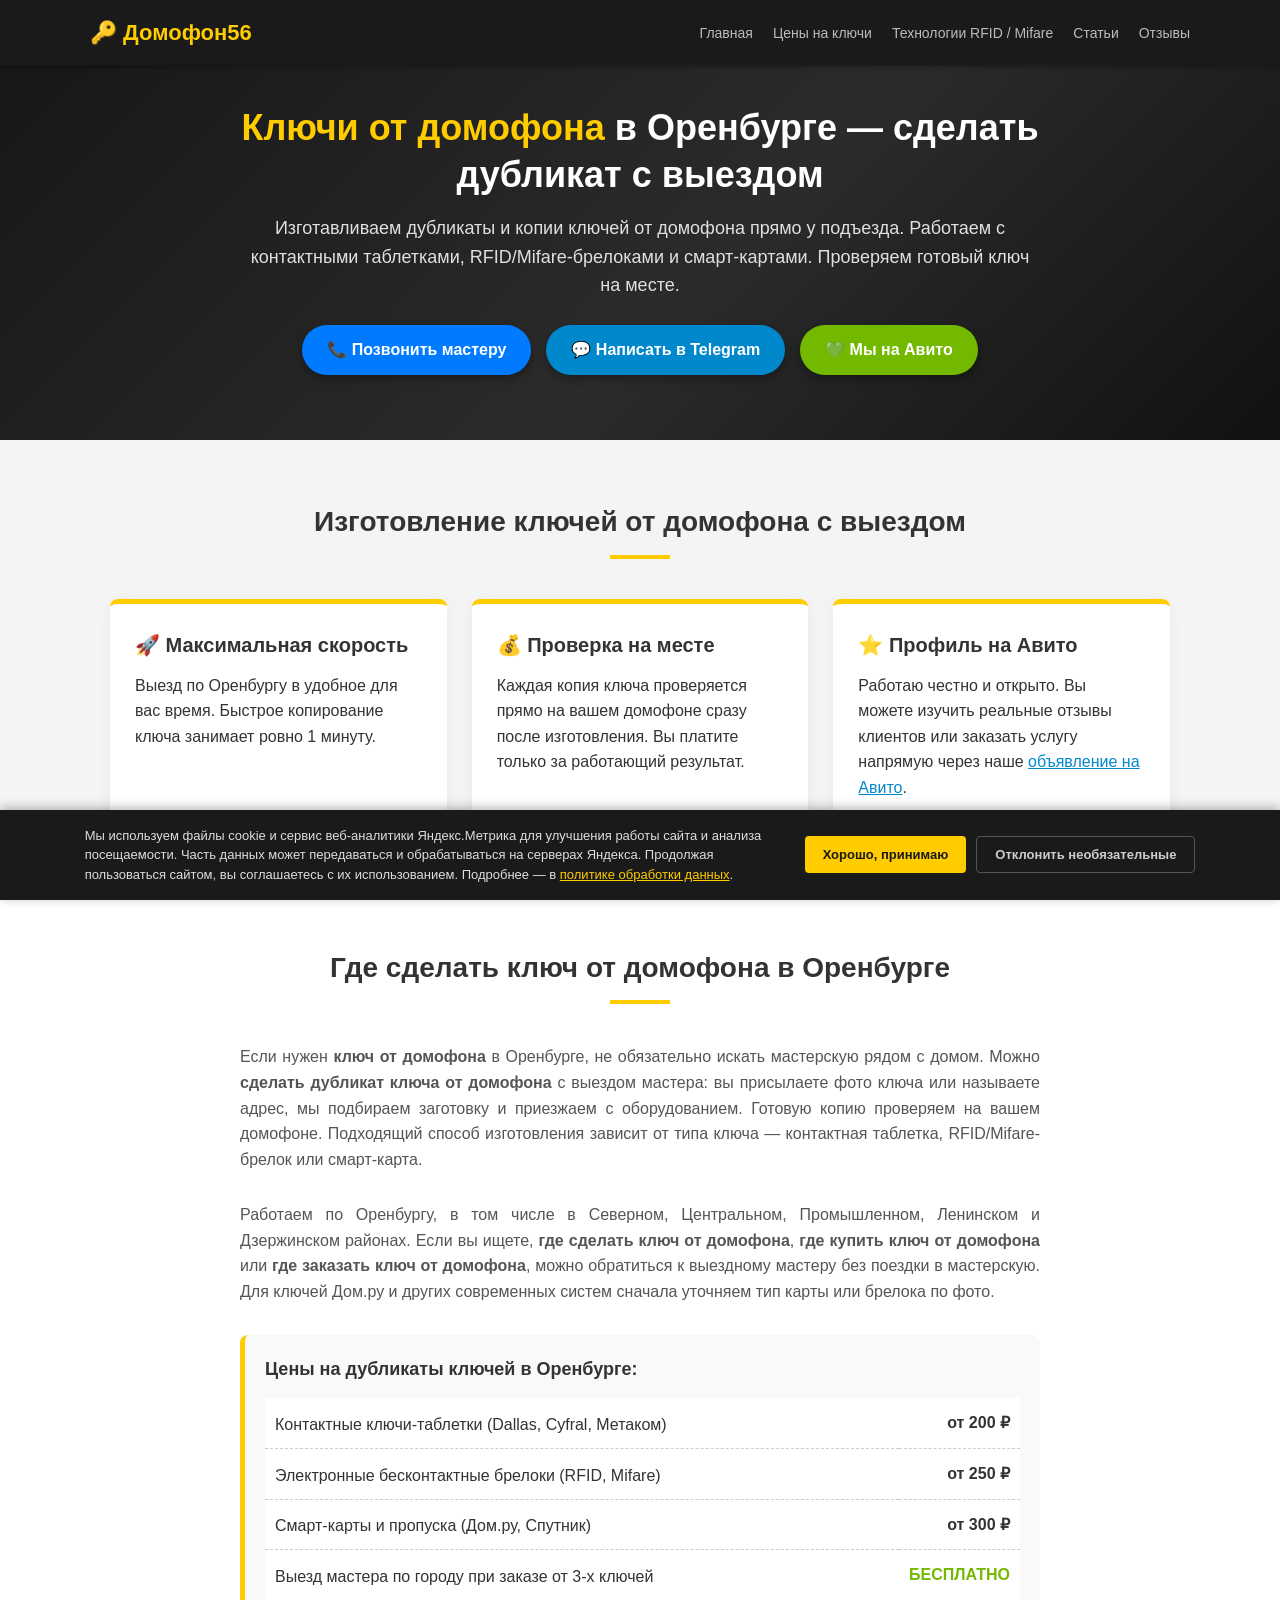
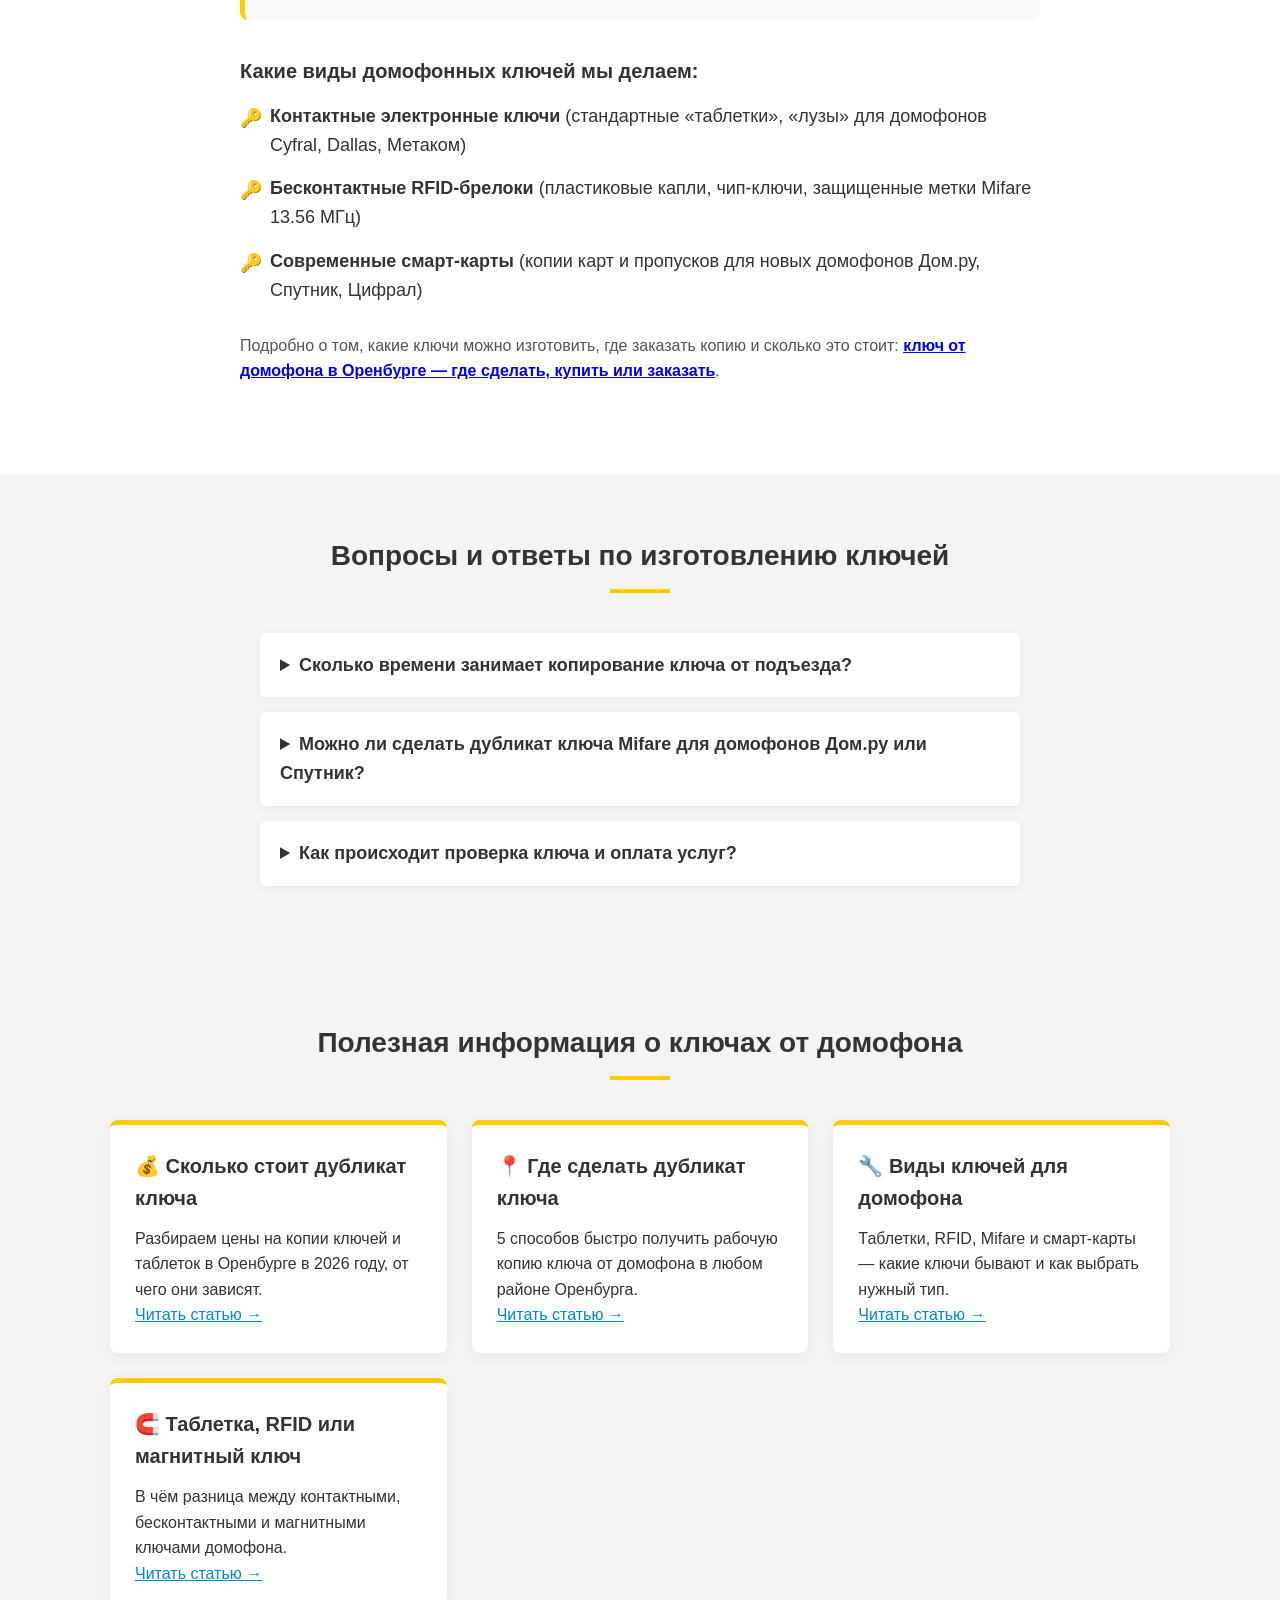
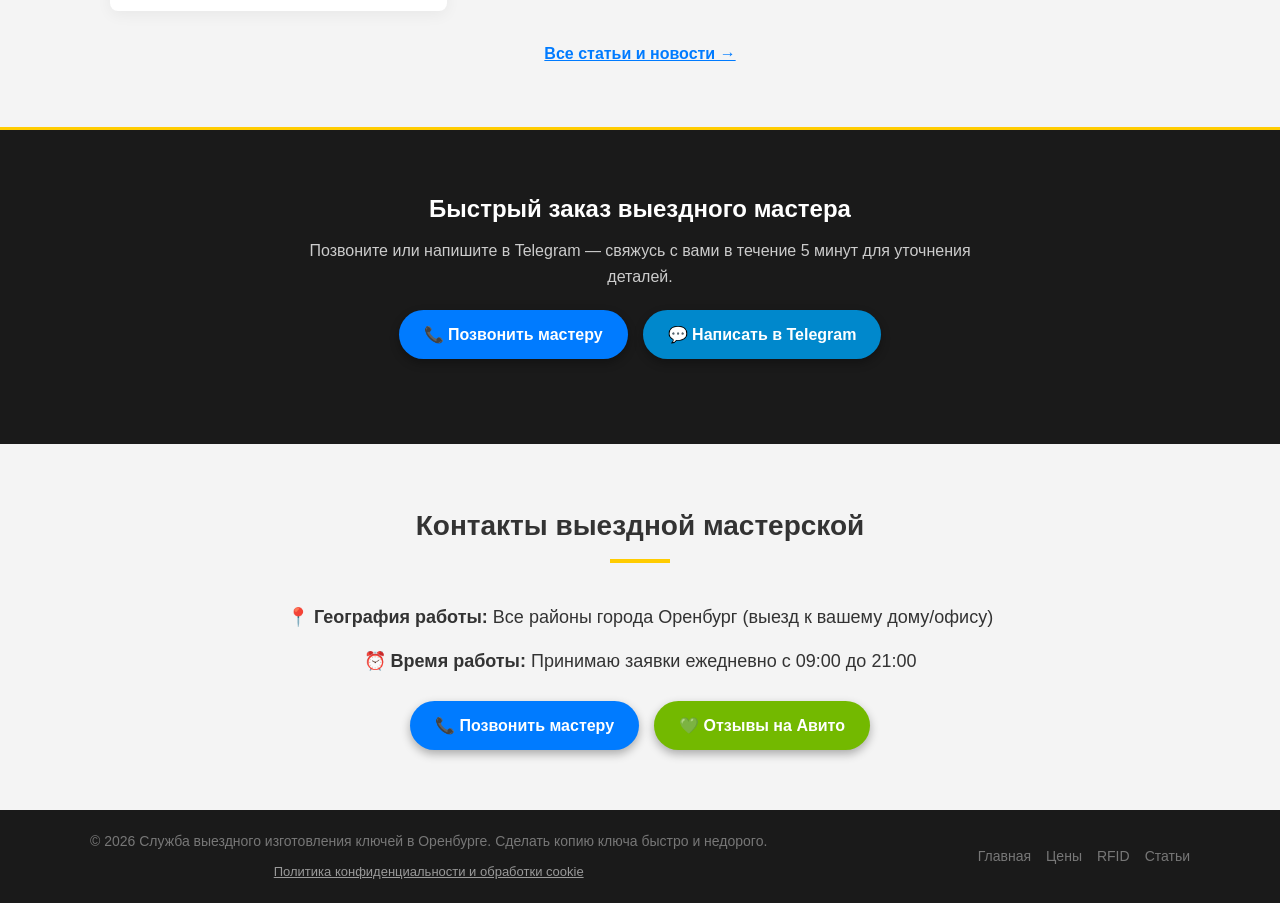
==== index.html @ 71ce572b "Add files via upload" ====
<!DOCTYPE html>
<html lang="ru">
<head> 
    <meta charset="UTF-8">
    <meta name="viewport" content="width=device-width, initial-scale=1.0">
    
    <title>Ключи от домофона в Оренбурге — сделать дубликат с выездом</title>
    <meta name="description" content="Ключи от домофона в Оренбурге: сделать дубликат, купить или заказать с выездом мастера. Таблетки, RFID, Mifare и карты Дом.ру. Проверка на месте, цены от 200 ₽.">
    <meta name="robots" content="index, follow, max-image-preview:large">
    <link rel="canonical" href="https://domofon56.ru/">

    <meta property="og:type" content="website">
    <meta property="og:locale" content="ru_RU">
    <meta property="og:site_name" content="Домофон56">
    <meta property="og:title" content="Ключи от домофона в Оренбурге — изготовление с выездом">
    <meta property="og:description" content="Изготовление и дубликаты ключей от домофона в Оренбурге с выездом мастера. Таблетки, RFID, Mifare и карты. Проверка на месте.">
    <meta property="og:url" content="https://domofon56.ru/">
    <meta property="og:image" content="https://domofon56.ru/favicon.png">
    <meta name="twitter:card" content="summary">
    <meta name="twitter:title" content="Ключи от домофона в Оренбурге — изготовление с выездом">
    <meta name="twitter:description" content="Изготовление дубликатов ключей для домофона в Оренбурге за 1 минуту. Срочный выезд мастера, проверка на месте.">

    <meta name="theme-color" content="#1a1a1a">
    <link rel="icon" type="image/png" sizes="512x512" href="./favicon.png">
    <link rel="apple-touch-icon" href="./favicon.png">

    <script type="text/javascript">
        // Яндекс.Метрика запускается только после согласия пользователя на cookie
        // (см. плашку внизу сайта и раздел "Файлы cookie" в политике конфиденциальности).
        function loadYandexMetrika() {
            (function(m,e,t,r,i,k,a){
                m[i]=m[i]||function(){(m[i].a=m[i].a||[]).push(arguments)};
                m[i].l=1*new Date();
                for (var j = 0; j < document.scripts.length; j++) {if (document.scripts[j].src === r) { return; }}
                k=e.createElement(t),a=e.getElementsByTagName(t)[0],k.async=1,k.src=r,a.parentNode.insertBefore(k,a)
            })(window, document,'script','https://mc.yandex.ru/metrika/tag.js?id=110221369', 'ym');
            ym(110221369, 'init', {ssr:true, webvisor:true, clickmap:true, ecommerce:"dataLayer", referrer: document.referrer, url: location.href, accurateTrackBounce:true, trackLinks:true});
        }

        if (localStorage.getItem('cookieConsent') === 'accepted') {
            loadYandexMetrika();
        }
    </script>
    <noscript>
        <div><img src="https://mc.yandex.ru/watch/110221369" style="position:absolute; left:-9999px;" alt="" /></div>
    </noscript>

    <script type="application/ld+json">
    {
      "@context": "https://schema.org",
      "@type": "LocalBusiness",
      "name": "Домофон56",
      "alternateName": "Домофон56",
      "description": "Изготовление, копирование и дубликаты ключей от домофона с выездом по Оренбургу.",
      "url": "https://domofon56.ru/",
      "image": "https://domofon56.ru/favicon.png",
      "telephone": "+7 (950) 189-64-91", 
      "priceRange": "от 200 ₽",
      "address": {
        "@type": "PostalAddress",
        "addressLocality": "Оренбург",
        "addressRegion": "Оренбургская область",
        "addressCountry": "RU"
      },
      "geo": {
        "@type": "GeoCircle",
        "geoMidpoint": {
          "@type": "GeoCoordinates",
          "latitude": "51.7681",
          "longitude": "55.0970"
        },
        "geoRadius": "20000",
        "description": "Обслуживание по всему городу Оренбург"
      },
      "areaServed": {
        "@type": "City",
        "name": "Оренбург"
      },
      "sameAs": [
        "https://t.me/msqrad",
        "https://www.avito.ru/orenburg/predlozheniya_uslug/vyezdnoy_dublikat_klyucha_domofona_8197653870"
      ],
      "hasOfferCatalog": {
        "@type": "OfferCatalog",
        "name": "Ключи от домофона",
        "itemListElement": [
          {"@type": "Offer", "name": "Дубликат контактного ключа-таблетки", "priceCurrency": "RUB", "price": "200"},
          {"@type": "Offer", "name": "Дубликат RFID/Mifare-брелока", "priceCurrency": "RUB", "price": "250"},
          {"@type": "Offer", "name": "Копия смарт-карты", "priceCurrency": "RUB", "price": "300"}
        ]
      },
      "openingHoursSpecification": {
        "@type": "OpeningHoursSpecification",
        "dayOfWeek": [
          "Monday", "Tuesday", "Wednesday", "Thursday", "Friday", "Saturday", "Sunday"
        ],
        "opens": "09:00",
        "closes": "21:00"
      }
    }
    </script>

    <script type="application/ld+json">
    {
      "@context": "https://schema.org",
      "@type": "FAQPage",
      "mainEntity": [
        {
          "@type": "Question",
          "name": "Сколько времени занимает копирование ключа от подъезда?",
          "acceptedAnswer": {
            "@type": "Answer",
            "text": "Программирование нового чипа или таблетки на профессиональном дубликаторе занимает около 1 минуты. Мастер приезжает со всем необходимым оборудованием и заготовками, поэтому вся процедура от звонка до проверки готового дубликата проходит быстро прямо у подъезда."
          }
        },
        {
          "@type": "Question",
          "name": "Можно ли сделать дубликат ключа Mifare для домофонов Дом.ру или Спутник?",
          "acceptedAnswer": {
            "@type": "Answer",
            "text": "Да, изготавливаются точные копии защищённых смарт-ключей и RFID-брелоков на частоте 13.56 МГц, включая системы Mifare, Спутник и Дом.ру."
          }
        },
        {
          "@type": "Question",
          "name": "Как происходит проверка ключа и оплата услуг?",
          "acceptedAnswer": {
            "@type": "Answer",
            "text": "Работоспособность изготовленного дубликата проверяется на месте, на вашем домофоне. Оплата производится только после успешного тестирования ключа."
          }
        }
      ]
    }
    </script>

    <link rel="stylesheet" href="/assets/style.css">
</head>
<body id="top"> 
    <header>
        <div class="header-container">
            <div class="logo" onclick="window.scrollTo({top: 0, behavior: 'smooth'});">🔑 Домофон56</div>
            
            <!-- Кнопка гамбургера для смартфонов -->
            <div class="hamburger" id="hamburger">
                <span></span>
                <span></span>
                <span></span>
            </div>

            <!-- Список меню (работает как на ПК, так и на мобильных) -->
            <ul class="nav-menu" id="nav-menu">
                <li><a href="#top">Главная</a></li>
                <li><a href="#prices">Цены на ключи</a></li>
                <li><a href="#technologies">Технологии RFID / Mifare</a></li>
                <li><a href="/blog/">Статьи</a></li>
                <li><a href="https://www.avito.ru/orenburg/predlozheniya_uslug/vyezdnoy_dublikat_klyucha_domofona_8197653870" target="_blank">Отзывы</a></li>
            </ul>
        </div>
    </header>

    <section class="hero">
        <div class="hero-container">
            <h1><span>Ключи от домофона</span> в Оренбурге — сделать дубликат с выездом</h1>
            <p>Изготавливаем дубликаты и копии ключей от домофона прямо у подъезда. Работаем с контактными таблетками, RFID/Mifare-брелоками и смарт-картами. Проверяем готовый ключ на месте.</p>
            
            <div class="fast-contact-buttons">
                <a href="tel:+79501896491" class="btn-fast call">📞 Позвонить мастеру</a>
                <a href="https://t.me/msqrad" target="_blank" class="btn-fast tg">💬 Написать в Telegram</a>
                <a href="https://www.avito.ru/orenburg/predlozheniya_uslug/vyezdnoy_dublikat_klyucha_domofona_8197653870" target="_blank" class="btn-fast avito">💚 Мы на Авито</a>
            </div>

        </div>
    </section>

    <section class="advantages">
        <h2 class="section-title">Изготовление ключей от домофона с выездом</h2>
        <div class="grid">
            <div class="card">
                <h3>🚀 Максимальная скорость</h3>
                <p>Выезд по Оренбургу в удобное для вас время. Быстрое копирование ключа занимает ровно 1 минуту.</p>
            </div>
            <div class="card">
                <h3>💰 Проверка на месте</h3>
                <p>Каждая копия ключа проверяется прямо на вашем домофоне сразу после изготовления. Вы платите только за работающий результат.</p>
            </div>
            <div class="card">
                <h3>⭐ Профиль на Авито</h3>
                <p>Работаю честно и открыто. Вы можете изучить реальные отзывы клиентов или заказать услугу напрямую через наше <a href="https://www.avito.ru/orenburg/predlozheniya_uslug/vyezdnoy_dublikat_klyucha_domofona_8197653870" target="_blank">объявление на Авито</a>.</p>
            </div>
        </div>
    </section>

    <section class="key-types" id="prices">
        <div class="key-types-container">
            <h2 class="section-title">Где сделать ключ от домофона в Оренбурге</h2>
            
            <p class="seo-text">
                Если нужен <strong>ключ от домофона</strong> в Оренбурге, не обязательно искать мастерскую рядом с домом.
                Можно <strong>сделать дубликат ключа от домофона</strong> с выездом мастера: вы присылаете фото ключа или
                называете адрес, мы подбираем заготовку и приезжаем с оборудованием. Готовую копию проверяем на вашем домофоне.
                Подходящий способ изготовления зависит от типа ключа — контактная таблетка, RFID/Mifare-брелок или смарт-карта.
            </p>

            <p class="seo-text">
                Работаем по Оренбургу, в том числе в Северном, Центральном, Промышленном, Ленинском и Дзержинском районах.
                Если вы ищете, <strong>где сделать ключ от домофона</strong>, <strong>где купить ключ от домофона</strong> или
                <strong>где заказать ключ от домофона</strong>, можно обратиться к выездному мастеру без поездки в мастерскую.
                Для ключей Дом.ру и других современных систем сначала уточняем тип карты или брелока по фото.
            </p>

            <div class="price-block" style="margin-bottom: 35px; background: #f9f9f9; padding: 20px; border-radius: 8px; border-left: 5px solid var(--primary-color);">
                <h3 style="margin-bottom: 15px; font-size: 18px;">Цены на дубликаты ключей в Оренбурге:</h3>
                <table class="price-table">
                    <tr>
                        <td>Контактные ключи-таблетки (Dallas, Cyfral, Метаком)</td>
                        <td>от 200 ₽</td>
                    </tr>
                    <tr>
                        <td>Электронные бесконтактные брелоки (RFID, Mifare)</td>
                        <td>от 250 ₽</td>
                    </tr>
                    <tr>
                        <td>Смарт-карты и пропуска (Дом.ру, Спутник)</td>
                        <td>от 300 ₽</td>
                    </tr>
                    <tr>
                        <td>Выезд мастера по городу при заказе от 3-х ключей</td>
                        <td class="price-free">БЕСПЛАТНО</td>
                    </tr>
                </table>
            </div>

            <h3 id="technologies" style="margin-bottom: 15px; font-size: 20px; scroll-margin-top: 90px;">Какие виды домофонных ключей мы делаем:</h3>
            <ul class="key-list">
                <li><strong>Контактные электронные ключи</strong> (стандартные «таблетки», «лузы» для домофонов Cyfral, Dallas, Метаком)</li>
                <li><strong>Бесконтактные RFID-брелоки</strong> (пластиковые капли, чип-ключи, защищенные метки Mifare 13.56 МГц)</li>
                <li><strong>Современные смарт-карты</strong> (копии карт и пропусков для новых домофонов Дом.ру, Спутник, Цифрал)</li>
            </ul>
            <p class="seo-text service-more">
                Подробно о том, какие ключи можно изготовить, где заказать копию и сколько это стоит:
                <a href="/klyuch-ot-domofona.html">ключ от домофона в Оренбурге — где сделать, купить или заказать</a>.
            </p>
        </div>
    </section>

    <section class="faq-section">
        <h2 class="section-title">Вопросы и ответы по изготовлению ключей</h2>
        
        <details class="faq-item">
            <summary>Сколько времени занимает копирование ключа от подъезда?</summary>
            <div class="faq-content">
                <p>Сам процесс программирования нового чипа или таблетки на профессиональном дубликаторе занимает ровно 1 минуту. Мастер приезжает со всем необходимым оборудованием и заготовками, поэтому вся процедура от звонка до проверки готового дубликата проходит максимально оперативно прямо у вашего подъезда в Оренбурге.</p>
            </div>
        </details>

        <details class="faq-item">
            <summary>Можно ли сделать дубликат ключа Mifare для домофонов Дом.ру или Спутник?</summary>
            <div class="faq-content">
                <p>Да, мы изготавливаем точные копии современных защищенных смарт-ключей и RFID-брелоков, работающих на частоте 13.56 МГц (включая системы Mifare, Спутник, Дом.ру). Благодаря использованию передового оборудования мы обходим криптографическую защиту и гарантируем стабильную работу дубликата.</p>
            </div>
        </details>

        <details class="faq-item">
            <summary>Как происходит проверка ключа и оплата услуг?</summary>
            <div class="faq-content">
                <p>Главный плюс работы с выездным мастером — вы проверяете работоспособность изготовленного дубликата ключа прямо на месте на своем домофоне. Оплата производится только после успешного тестирования. Никакого риска получить неработающий ключ, как это часто бывает в обычных мастерских.</p>
            </div>
        </details>
    </section>

    <section class="advantages" id="articles">
        <h2 class="section-title">Полезная информация о ключах от домофона</h2>
        <div class="grid">
            <div class="card">
                <h3>💰 Сколько стоит дубликат ключа</h3>
                <p>Разбираем цены на копии ключей и таблеток в Оренбурге в 2026 году, от чего они зависят.</p>
                <p><a href="/blog/skolko-stoit-dublikat-klyucha-domofona.html">Читать статью →</a></p>
            </div>
            <div class="card">
                <h3>📍 Где сделать дубликат ключа</h3>
                <p>5 способов быстро получить рабочую копию ключа от домофона в любом районе Оренбурга.</p>
                <p><a href="/blog/gde-sdelat-dublikat-klyucha-domofona.html">Читать статью →</a></p>
            </div>
            <div class="card">
                <h3>🔧 Виды ключей для домофона</h3>
                <p>Таблетки, RFID, Mifare и смарт-карты — какие ключи бывают и как выбрать нужный тип.</p>
                <p><a href="/blog/izgotovlenie-klyuchey-dlya-domofona-vidy.html">Читать статью →</a></p>
            </div>
            <div class="card">
                <h3>🧲 Таблетка, RFID или магнитный ключ</h3>
                <p>В чём разница между контактными, бесконтактными и магнитными ключами домофона.</p>
                <p><a href="/blog/raznica-tabletka-rfid-magnitnyy-klyuch.html">Читать статью →</a></p>
            </div>
        </div>
        <p style="text-align:center; margin-top: 30px;"><a href="/blog/" style="color: var(--call-color); font-weight: bold;">Все статьи и новости →</a></p>
    </section>

    <section class="action-block">
        <div class="action-container">
            <h2>Быстрый заказ выездного мастера</h2>
            <p style="color: #ccc; margin-top: 10px;">Позвоните или напишите в Telegram — свяжусь с вами в течение 5 минут для уточнения деталей.</p>

            <div class="fast-contact-buttons" style="margin-top: 20px;">
                <a href="tel:+79501896491" class="btn-fast call">📞 Позвонить мастеру</a>
                <a href="https://t.me/msqrad" target="_blank" class="btn-fast tg">💬 Написать в Telegram</a>
            </div>
        </div>
    </section>

    <section class="contacts">
        <h2 class="section-title">Контакты выездной мастерской</h2>
        <p><strong>📍 География работы:</strong> Все районы города Оренбург (выезд к вашему дому/офису)</p>
        <p><strong>⏰ Время работы:</strong> Принимаю заявки ежедневно с 09:00 до 21:00</p>
        <div class="contacts-buttons">
             <a href="tel:+79501896491" class="btn-fast call">📞 Позвонить мастеру</a>
             <a href="https://www.avito.ru/orenburg/predlozheniya_uslug/vyezdnoy_dublikat_klyucha_domofona_8197653870" target="_blank" class="btn-fast avito">💚 Отзывы на Авито</a>
        </div>
    </section>

    <footer>
        <div style="max-width: 1100px; margin: 0 auto; display: flex; justify-content: space-between; align-items: center; flex-wrap: wrap; gap: 15px;">
            <div>
                <p>&copy; 2026 Служба выездного изготовления ключей в Оренбурге. Сделать копию ключа быстро и недорого.</p>
                <p class="footer-policy-links">
                    <a onclick="openPolicyModal()">Политика конфиденциальности и обработки cookie</a>
                </p>
            </div>
            <ul style="list-style: none; display: flex; gap: 15px;">
                <li><a href="#top" style="color: #777; text-decoration: none;">Главная</a></li>
                <li><a href="#prices" style="color: #777; text-decoration: none;">Цены</a></li>
                <li><a href="#technologies" style="color: #777; text-decoration: none;">RFID</a></li>
                <li><a href="/blog/" style="color: #777; text-decoration: none;">Статьи</a></li>
                
            </ul>
        </div>
    </footer>

    <!-- Плашка о cookies -->
    <div class="cookie-banner" id="cookieBanner">
        <p>
            Мы используем файлы cookie и сервис веб-аналитики Яндекс.Метрика для улучшения работы сайта и анализа посещаемости.
            Часть данных может передаваться и обрабатываться на серверах Яндекса. Продолжая пользоваться сайтом, вы соглашаетесь
            с их использованием. Подробнее — в <a onclick="openPolicyModal()">политике обработки данных</a>.
        </p>
        <div class="cookie-banner-actions">
            <button class="cookie-btn accept" onclick="acceptCookies()">Хорошо, принимаю</button>
            <button class="cookie-btn decline" onclick="declineCookies()">Отклонить необязательные</button>
        </div>
    </div>

    <!-- Модальное окно: Политика конфиденциальности и cookie -->
    <div class="policy-modal-overlay" id="policyModalOverlay">
        <div class="policy-modal">
            <button class="policy-modal-close" onclick="closePolicyModal()">✕</button>
            <h2>Политика конфиденциальности и обработки данных</h2>
            <p>Дата последнего обновления: 01.09.2026</p>

            <h3>1. Общие положения</h3>
            <p>
                Настоящая Политика определяет порядок обработки данных посетителей сайта «Домофон56» (далее — «Сайт»,
                оператор — физическое лицо / ИП, оказывающее услуги по изготовлению дубликатов ключей в Оренбурге, далее — «Оператор»).
                Сайт не содержит форм для отправки заявок и не собирает от пользователей персональные данные (имя, телефон, адрес)
                через какие-либо интерактивные элементы. Связь с мастером осуществляется напрямую по телефону, через Telegram
                или через объявление на Авито — в этом случае обработка ваших данных регулируется правилами соответствующего
                сервиса связи (оператора сотовой связи, Telegram, Авито).
            </p>

            <h3>2. Какие данные собираются автоматически</h3>
            <p>При посещении Сайта автоматически может собираться техническая информация:</p>
            <ul>
                <li>IP-адрес и приблизительное местоположение;</li>
                <li>тип и версия браузера, операционная система, разрешение экрана;</li>
                <li>страницы, которые вы посещали, время на сайте, источник перехода (referrer);</li>
                <li>действия на странице: клики, скроллинг, движения курсора (технология Вебвизор);</li>
                <li>файлы cookie и идентификаторы сессии.</li>
            </ul>
            <p>Эти данные обезличены и не позволяют напрямую идентифицировать личность пользователя.</p>

            <h3>3. Файлы cookie</h3>
            <p>
                Сайт использует файлы cookie — небольшие текстовые файлы, сохраняемые в вашем браузере. Они применяются для:
            </p>
            <ul>
                <li>корректной работы и запоминания настроек Сайта;</li>
                <li>веб-аналитики и статистики посещаемости (сервис Яндекс.Метрика — счётчик, Вебвизор, карта кликов);</li>
                <li>оценки эффективности рекламных кампаний.</li>
            </ul>
            <p>
                Вы можете в любой момент отключить cookie в настройках своего браузера или отклонить необязательные cookie
                через плашку внизу сайта. Отключение cookie может ограничить некоторые функции Сайта, но не повлияет
                на возможность позвонить или написать мастеру напрямую.
            </p>

            <h3>4. Веб-аналитика (Яндекс.Метрика)</h3>
            <p>
                Для анализа поведения посетителей используется сервис «Яндекс.Метрика» (правообладатель — ООО «ЯНДЕКС»).
                Сервис собирает обезличенные данные о действиях на Сайте по технологиям cookie и веб-маяков. Обработка данных
                сервисом Яндекс.Метрика осуществляется в соответствии с
                <a href="https://yandex.ru/legal/confidential/" target="_blank" rel="noopener">политикой конфиденциальности Яндекса</a>.
            </p>

            <h3>5. Трансграничная передача данных</h3>
            <p>
                В связи с использованием сторонних сервисов (веб-аналитика, мессенджеры, размещение сайта на хостинге/CDN)
                часть обезличенных технических данных может обрабатываться на серверах, расположенных в том числе за
                пределами Российской Федерации. Оператор принимает разумные меры для того, чтобы такая передача данных
                осуществлялась только операторами, обеспечивающими адекватный уровень защиты информации, и только в объёме,
                необходимом для технического функционирования Сайта и аналитики. Персональные данные (ФИО, телефон, точный
                адрес) через формы Сайта не собираются и, соответственно, трансгранично не передаются.
            </p>

            <h3>6. Ваши права</h3>
            <ul>
                <li>запретить или ограничить использование cookie в настройках браузера;</li>
                <li>запросить у Оператора информацию о том, какие обезличенные данные обрабатываются в связи с посещением Сайта;</li>
                <li>направить Оператору обращение по вопросам обработки данных через контакты, указанные на Сайте.</li>
            </ul>

            <h3>7. Контакты</h3>
            <p>
                По всем вопросам, связанным с настоящей Политикой, вы можете связаться с нами по телефону
                <a href="tel:+79501896491">+7 (950) 189-64-91</a> или в
                <a href="https://t.me/msqrad" target="_blank" rel="noopener">Telegram</a>.
            </p>
        </div>
    </div>

    <script src="/assets/main.js" defer></script>
</body>
</html>
---- assets/style.css ----
:root {
            --primary-color: #ffcc00; 
            --dark-color: #1a1a1a;
            --light-color: #f4f4f4;
            --text-color: #333;
            --telegram-color: #0088cc; 
            --call-color: #007bff;
            --avito-color: #73b900;
        }

        /* Добавляем плавную прокрутку для всего сайта */
        html {
            scroll-behavior: smooth;
        }

        * {
            box-sizing: border-box;
            margin: 0;
            padding: 0;
            font-family: 'Segoe UI', Tahoma, Geneva, Verdana, sans-serif;
        }

        body {
            background-color: var(--light-color);
            color: var(--text-color);
            line-height: 1.6;
        }

        header {
            background-color: var(--dark-color);
            color: #fff;
            padding: 15px 20px;
            position: sticky;
            top: 0;
            z-index: 100;
            box-shadow: 0 2px 5px rgba(0,0,0,0.3);
        }

        .header-container {
            max-width: 1100px;
            margin: 0 auto;
            display: flex;
            justify-content: space-between; 
            align-items: center;
        }

        .logo {
            font-size: 22px;
            font-weight: bold;
            color: var(--primary-color);
            cursor: pointer;
        }

        .nav-menu {
            display: flex;
            gap: 20px;
            list-style: none;
        }

        .nav-menu a {
            color: #bbb;
            text-decoration: none;
            font-size: 14px;
            transition: 0.3s;
        }

        .nav-menu a:hover {
            color: var(--primary-color);
        }

        /* Стили кнопки гамбургера (скрыта на ПК) */
        .hamburger {
            display: none;
        }

        .hero {
            background: linear-gradient(135deg, #171717 0%, #2b2b2b 55%, #111 100%);
            color: #fff;
            padding: 40px 20px;
            text-align: center;
        }

        .hero-container {
            max-width: 800px;
            margin: 0 auto;
        }

        .hero h1 {
            font-size: 36px;
            margin-bottom: 15px;
            color: #fff;
            line-height: 1.3;
        }

        .hero h1 span {
            color: var(--primary-color);
        }

        .hero p {
            font-size: 18px;
            margin-bottom: 25px;
            color: #e0e0e0;
        }

        .fast-contact-buttons {
            display: flex;
            justify-content: center;
            gap: 15px;
            margin-bottom: 25px;
            flex-wrap: wrap;
        }

        .btn-fast {
            display: inline-flex;
            align-items: center;
            padding: 12px 25px;
            border-radius: 50px;
            text-decoration: none;
            font-weight: bold;
            font-size: 16px;
            color: #fff;
            box-shadow: 0 4px 10px rgba(0,0,0,0.3);
            transition: 0.3s;
        }

        .btn-fast.call { background-color: var(--call-color); }
        .btn-fast.tg { background-color: var(--telegram-color); }
        .btn-fast.avito { background-color: var(--avito-color); }
        .btn-fast:hover { transform: translateY(-2px); opacity: 0.9; }

        .advantages {
            padding: 60px 20px;
            max-width: 1100px;
            margin: 0 auto;
        }

        .section-title {
            text-align: center;
            font-size: 28px;
            margin-bottom: 40px;
            position: relative;
        }

        .section-title::after {
            content: '';
            display: block;
            width: 60px;
            height: 4px;
            background-color: var(--primary-color);
            margin: 10px auto 0;
        }

        .grid {
            display: grid;
            grid-template-columns: repeat(auto-fit, minmax(280px, 1fr));
            gap: 25px;
        }

        .card {
            background: #fff;
            padding: 25px;
            border-radius: 8px;
            box-shadow: 0 4px 15px rgba(0,0,0,0.05);
            border-top: 5px solid var(--primary-color);
        }

        .card h3 {
            margin-bottom: 12px;
            font-size: 20px;
        }

        .card a {
            color: var(--telegram-color);
            text-decoration: underline;
        }

        .card a:hover {
            text-decoration: none;
        }

        .key-types {
            background-color: #fff;
            padding: 60px 20px;
        }

        .key-types-container {
            max-width: 800px;
            margin: 0 auto;
        }

        .seo-text {
            font-size: 16px;
            color: #555;
            margin-bottom: 30px;
            text-align: justify;
        }

        .price-table {
            width: 100%;
            border-collapse: collapse;
            margin-top: 15px;
            background: #fff;
        }

        .price-table td {
            padding: 12px 10px;
            font-size: 16px;
            border-bottom: 1px dashed #ccc;
            vertical-align: bottom;
        }

        .price-table td:first-child {
            text-align: left;
            line-height: 1.3;
        }

        .price-table td:last-child {
            text-align: right;
            font-weight: bold;
            white-space: nowrap;
            width: 1%;
        }

        .price-table tr:last-child td {
            border-bottom: none;
        }

        .price-free {
            color: #73b900;
        }

        .faq-section {
            padding: 60px 20px;
            max-width: 800px;
            margin: 0 auto;
        }

        .faq-item {
            background: #fff;
            margin-bottom: 15px;
            border-radius: 6px;
            box-shadow: 0 2px 8px rgba(0,0,0,0.04);
            overflow: hidden;
        }

        .faq-item summary {
            padding: 18px 20px;
            font-size: 18px;
            font-weight: bold;
            cursor: pointer;
            user-select: none;
            outline: none;
            transition: 0.2s;
        }

        .faq-item summary:hover {
            background-color: #fcfcfc;
            color: var(--primary-color);
        }

        .faq-content {
            padding: 0 20px 20px 20px;
            color: #555;
            font-size: 15px;
            line-height: 1.5;
        }

        .key-list {
            list-style: none;
            font-size: 18px;
        }

        .key-list li {
            margin-bottom: 15px;
            position: relative;
            padding-left: 30px;
        }

        .key-list li::before {
            content: '🔑';
            position: absolute;
            left: 0;
            top: 2px;
        }

        .action-block {
            background-color: var(--dark-color);
            color: #fff;
            padding: 60px 20px;
            text-align: center;
            border-top: 3px solid var(--primary-color);
        }

        .action-container {
            max-width: 700px;
            margin: 0 auto;
        }

        .contacts {
            padding: 60px 20px;
            text-align: center;
        }

        .contacts p {
            font-size: 18px;
            margin-bottom: 15px;
        }

        .contacts-buttons {
            margin-top: 25px;
            display: flex;
            justify-content: center;
            gap: 15px;
            flex-wrap: wrap;
        }

        footer {
            background-color: var(--dark-color);
            color: #777;
            text-align: center;
            padding: 20px;
            font-size: 14px;
        }

        /* Плашка о cookies */
        .cookie-banner {
            position: fixed;
            left: 0;
            right: 0;
            bottom: 0;
            z-index: 999;
            background: var(--dark-color);
            color: #ddd;
            padding: 16px 20px;
            display: flex;
            align-items: center;
            justify-content: center;
            gap: 20px;
            flex-wrap: wrap;
            box-shadow: 0 -2px 10px rgba(0,0,0,0.3);
        }

        .cookie-banner p {
            margin: 0;
            font-size: 13px;
            max-width: 700px;
            line-height: 1.5;
        }

        .cookie-banner a {
            color: var(--primary-color);
            text-decoration: underline;
        }

        .cookie-banner-actions {
            display: flex;
            gap: 10px;
            flex-shrink: 0;
        }

        .cookie-btn {
            border: none;
            border-radius: 4px;
            padding: 10px 18px;
            font-size: 13px;
            font-weight: bold;
            cursor: pointer;
        }

        .cookie-btn.accept {
            background-color: var(--primary-color);
            color: var(--dark-color);
        }

        .cookie-btn.decline {
            background-color: transparent;
            color: #ccc;
            border: 1px solid #555;
        }

        /* Модальное окно с политикой */
        .policy-modal-overlay {
            display: none;
            position: fixed;
            inset: 0;
            background: rgba(0,0,0,0.6);
            z-index: 1000;
            padding: 20px;
            align-items: flex-start;
            justify-content: center;
            overflow-y: auto;
        }

        .policy-modal-overlay.active {
            display: flex;
        }

        .policy-modal {
            background: #fff;
            color: var(--text-color);
            max-width: 800px;
            width: 100%;
            border-radius: 8px;
            padding: 30px 30px 20px;
            margin: 30px 0;
            position: relative;
        }

        .policy-modal h2 {
            margin-bottom: 15px;
            font-size: 22px;
            color: var(--dark-color);
        }

        .policy-modal h3 {
            margin-top: 20px;
            margin-bottom: 8px;
            font-size: 17px;
            color: var(--dark-color);
        }

        .policy-modal p, .policy-modal li {
            font-size: 14px;
            line-height: 1.6;
            margin-bottom: 8px;
            color: #444;
        }

        .policy-modal ul {
            padding-left: 20px;
            margin-bottom: 10px;
        }

        .policy-modal-close {
            position: absolute;
            top: 15px;
            right: 15px;
            background: var(--light-color);
            border: none;
            width: 34px;
            height: 34px;
            border-radius: 50%;
            font-size: 18px;
            cursor: pointer;
            line-height: 1;
        }

        .footer-policy-links {
            margin-top: 8px;
        }

        .footer-policy-links a {
            color: #999;
            text-decoration: underline;
            font-size: 13px;
            cursor: pointer;
        }

        /* Адаптивные стили для мобильных устройств */
        @media (max-width: 768px) {
            /* Настройка кнопки-гамбургера */
            .hamburger {
                display: flex;
                flex-direction: column;
                justify-content: space-between;
                width: 26px;
                height: 18px;
                cursor: pointer;
                z-index: 1001;
            }

            .hamburger span {
                display: block;
                height: 3px;
                width: 100%;
                background-color: #fff;
                border-radius: 3px;
                transition: all 0.3s ease;
            }

            /* Превращаем меню в компактный выпадающий блок */
            .nav-menu {
                position: fixed;
                top: 70px; /* Отступ сверху, чтобы меню выпадало прямо под шапкой */
                right: -100%;
                width: 240px;
                height: auto; /* Высота подстраивается под контент, больше не на весь экран */
                background-color: var(--dark-color);
                flex-direction: column;
                align-items: center;
                gap: 15px;
                transition: right 0.3s ease;
                box-shadow: 0 4px 15px rgba(0,0,0,0.4);
                padding: 20px;
                border-radius: 12px; /* Красивые скругленные углы */
                z-index: 1000;
            }

            /* Класс активации меню (выезжает на 15px от правого края) */
            .nav-menu.active {
                right: 15px;
            }

            .nav-menu li {
                width: 100%;
                text-align: center;
            }

            .nav-menu a {
                font-size: 16px;
                display: block;
                padding: 8px 0;
                color: #fff;
                border-bottom: 1px solid rgba(255, 255, 255, 0.05); /* Легкое разделение пунктов */
            }

            .nav-menu li:last-child a {
                border-bottom: none; /* Убираем полосу у последнего пункта */
            }

            /* Анимация превращения гамбургера в крестик */
            .hamburger.active span:nth-child(1) {
                transform: translateY(7.5px) rotate(45deg);
            }
            .hamburger.active span:nth-child(2) {
                opacity: 0;
            }
            .hamburger.active span:nth-child(3) {
                transform: translateY(-7.5px) rotate(-45deg);
            }
        }

        @media (max-width: 600px) {
            .hero h1 { font-size: 24px; }
            .hero p { font-size: 15px; }
            .fast-contact-buttons { flex-direction: column; width: 100%; max-width: 320px; margin: 0 auto 20px; }
            .contacts-buttons { flex-direction: column; width: 100%; max-width: 320px; margin: 25px auto 0; }
            .btn-fast { justify-content: center; }
        }

.service-more {
    margin-top: 28px;
    text-align: left;
}
.service-more a {
    font-weight: 600;
}
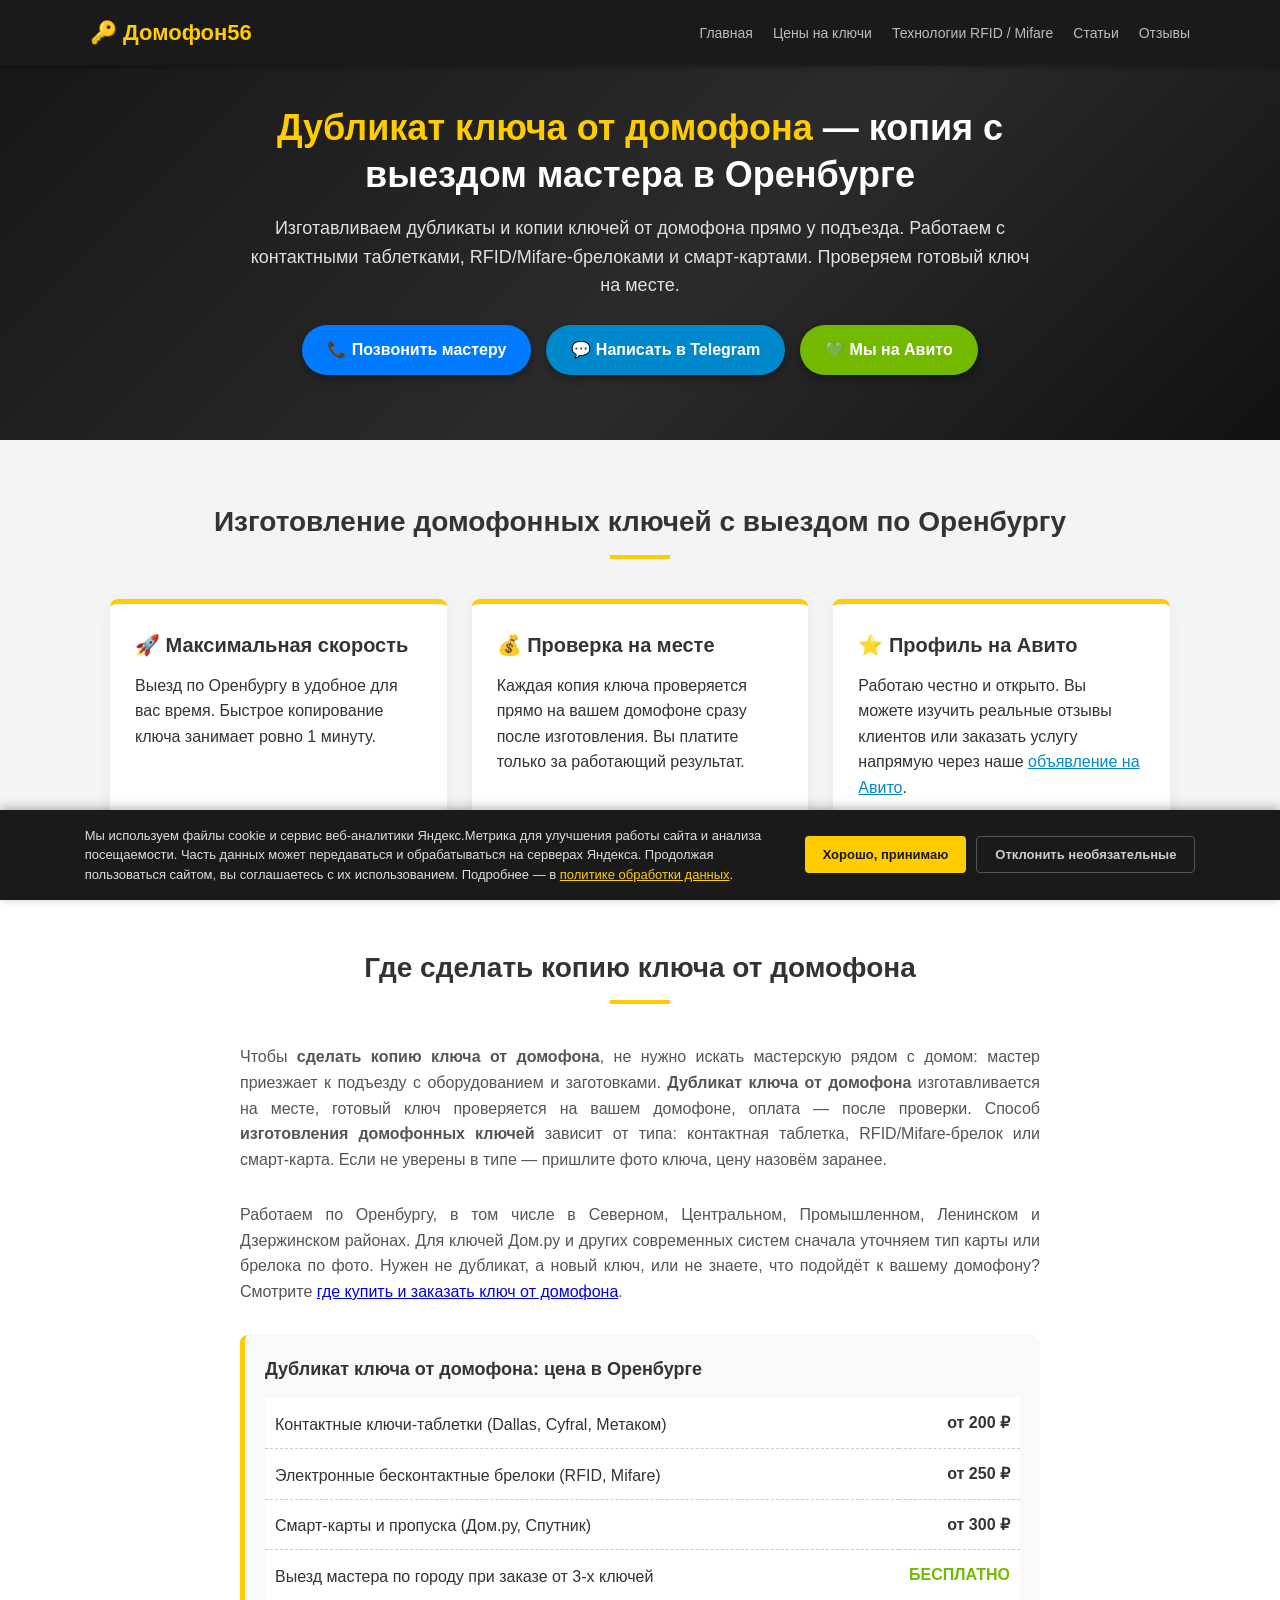
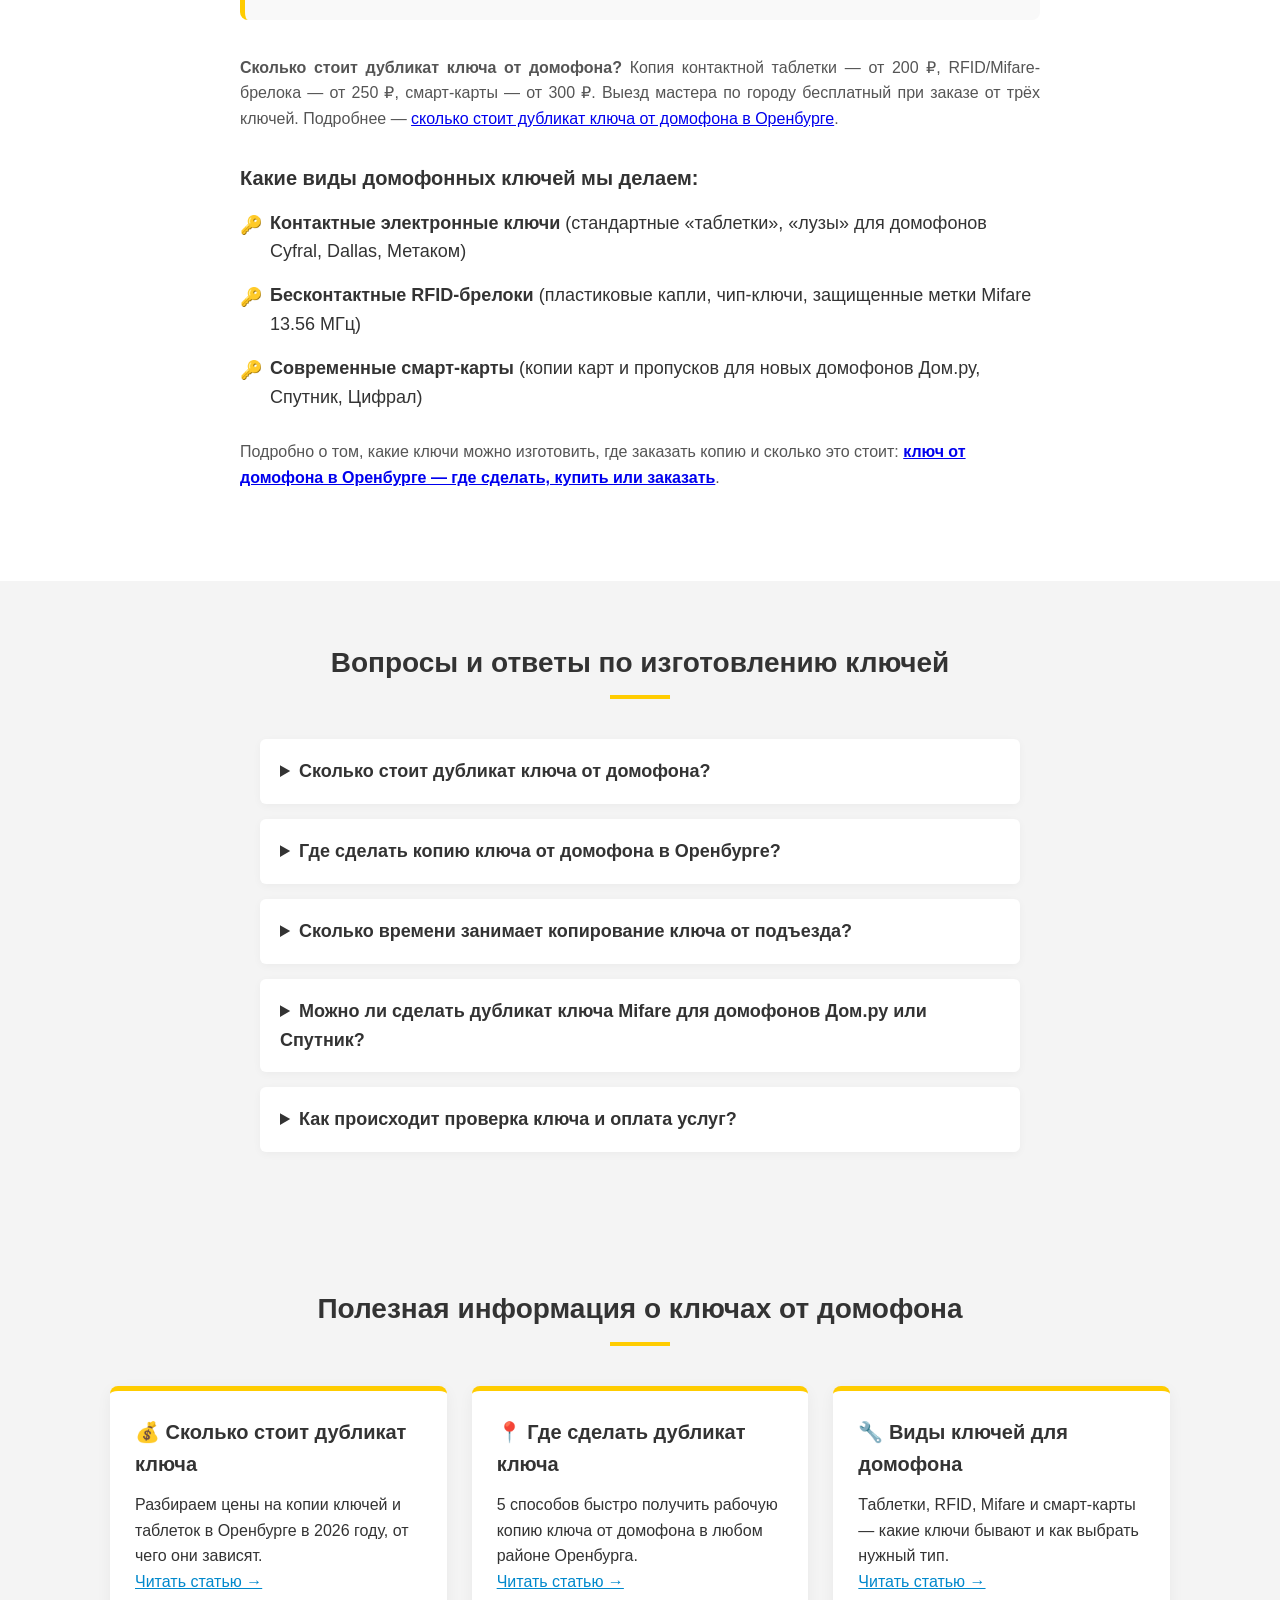
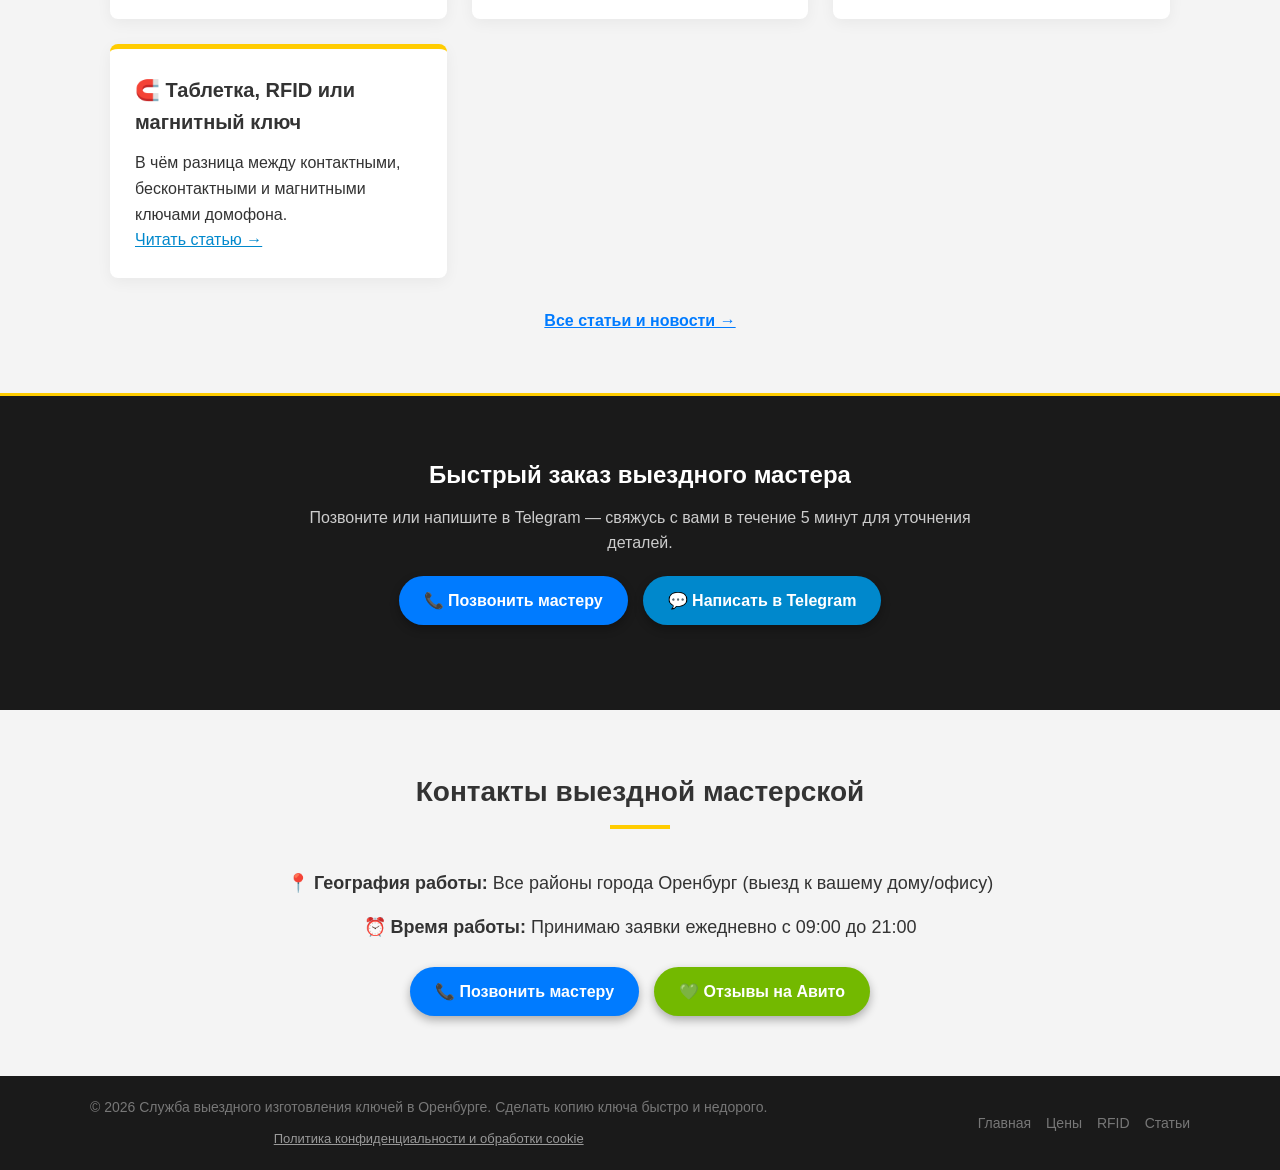
==== commit 5e6b55b3: "Add files via upload" ====
--- a/index.html
+++ b/index.html
@@ -4,24 +4,24 @@
     <meta charset="UTF-8">
     <meta name="viewport" content="width=device-width, initial-scale=1.0">
     
-    <title>Ключи от домофона в Оренбурге — сделать дубликат с выездом</title>
-    <meta name="description" content="Ключи от домофона в Оренбурге: сделать дубликат, купить или заказать с выездом мастера. Таблетки, RFID, Mifare и карты Дом.ру. Проверка на месте, цены от 200 ₽.">
+    <title>Дубликат ключа от домофона — копия за 1 минуту, от 200 ₽ | Оренбург</title>
+    <meta name="description" content="Дубликат и копия ключа от домофона с выездом мастера: таблетки, RFID, Mifare, карты Дом.ру. Цена от 200 ₽, проверка на вашем домофоне, оплата после. Оренбург.">
     <meta name="robots" content="index, follow, max-image-preview:large">
     <link rel="canonical" href="https://domofon56.ru/">
 
     <meta property="og:type" content="website">
     <meta property="og:locale" content="ru_RU">
     <meta property="og:site_name" content="Домофон56">
-    <meta property="og:title" content="Ключи от домофона в Оренбурге — изготовление с выездом">
-    <meta property="og:description" content="Изготовление и дубликаты ключей от домофона в Оренбурге с выездом мастера. Таблетки, RFID, Mifare и карты. Проверка на месте.">
+    <meta property="og:title" content="Дубликат ключа от домофона — копия с выездом в Оренбурге">
+    <meta property="og:description" content="Изготовление и дубликаты ключей от домофона с выездом мастера. Таблетки, RFID, Mifare и карты. Цена от 200 ₽, проверка на месте.">
     <meta property="og:url" content="https://domofon56.ru/">
     <meta property="og:image" content="https://domofon56.ru/favicon.png">
     <meta name="twitter:card" content="summary">
-    <meta name="twitter:title" content="Ключи от домофона в Оренбурге — изготовление с выездом">
+    <meta name="twitter:title" content="Дубликат ключа от домофона — копия с выездом в Оренбурге">
     <meta name="twitter:description" content="Изготовление дубликатов ключей для домофона в Оренбурге за 1 минуту. Срочный выезд мастера, проверка на месте.">
 
     <meta name="theme-color" content="#1a1a1a">
-    <link rel="icon" type="image/png" sizes="512x512" href="./favicon.png">
+    <link rel="icon" type="image/png" sizes="192x192" href="./favicon.png">
     <link rel="apple-touch-icon" href="./favicon.png">
 
     <script type="text/javascript">
@@ -46,91 +46,143 @@
     </noscript>
 
     <script type="application/ld+json">
-    {
-      "@context": "https://schema.org",
-      "@type": "LocalBusiness",
-      "name": "Домофон56",
-      "alternateName": "Домофон56",
-      "description": "Изготовление, копирование и дубликаты ключей от домофона с выездом по Оренбургу.",
-      "url": "https://domofon56.ru/",
-      "image": "https://domofon56.ru/favicon.png",
-      "telephone": "+7 (950) 189-64-91", 
-      "priceRange": "от 200 ₽",
-      "address": {
-        "@type": "PostalAddress",
-        "addressLocality": "Оренбург",
-        "addressRegion": "Оренбургская область",
-        "addressCountry": "RU"
+{
+  "@context": "https://schema.org",
+  "@type": "LocalBusiness",
+  "@id": "https://domofon56.ru/#business",
+  "name": "Домофон56",
+  "description": "Изготовление, копирование и дубликаты ключей от домофона с выездом по Оренбургу.",
+  "url": "https://domofon56.ru/",
+  "image": "https://domofon56.ru/favicon.png",
+  "telephone": "+7 950 189-64-91",
+  "priceRange": "от 200 ₽",
+  "address": {
+    "@type": "PostalAddress",
+    "addressLocality": "Оренбург",
+    "addressRegion": "Оренбургская область",
+    "addressCountry": "RU"
+  },
+  "geo": {
+    "@type": "GeoCoordinates",
+    "latitude": 51.7681,
+    "longitude": 55.097
+  },
+  "areaServed": [
+    {
+      "@type": "City",
+      "name": "Оренбург"
+    },
+    {
+      "@type": "GeoCircle",
+      "geoMidpoint": {
+        "@type": "GeoCoordinates",
+        "latitude": 51.7681,
+        "longitude": 55.097
       },
-      "geo": {
-        "@type": "GeoCircle",
-        "geoMidpoint": {
-          "@type": "GeoCoordinates",
-          "latitude": "51.7681",
-          "longitude": "55.0970"
-        },
-        "geoRadius": "20000",
-        "description": "Обслуживание по всему городу Оренбург"
+      "geoRadius": 20000
+    }
+  ],
+  "sameAs": [
+    "https://t.me/msqrad",
+    "https://www.avito.ru/orenburg/predlozheniya_uslug/vyezdnoy_dublikat_klyucha_domofona_8197653870"
+  ],
+  "hasOfferCatalog": {
+    "@type": "OfferCatalog",
+    "name": "Дубликаты ключей от домофона",
+    "itemListElement": [
+      {
+        "@type": "Offer",
+        "priceCurrency": "RUB",
+        "price": "200",
+        "itemOffered": {
+          "@type": "Service",
+          "name": "Дубликат контактного ключа-таблетки"
+        }
       },
-      "areaServed": {
-        "@type": "City",
-        "name": "Оренбург"
+      {
+        "@type": "Offer",
+        "priceCurrency": "RUB",
+        "price": "250",
+        "itemOffered": {
+          "@type": "Service",
+          "name": "Дубликат RFID/Mifare-брелока"
+        }
       },
-      "sameAs": [
-        "https://t.me/msqrad",
-        "https://www.avito.ru/orenburg/predlozheniya_uslug/vyezdnoy_dublikat_klyucha_domofona_8197653870"
-      ],
-      "hasOfferCatalog": {
-        "@type": "OfferCatalog",
-        "name": "Ключи от домофона",
-        "itemListElement": [
-          {"@type": "Offer", "name": "Дубликат контактного ключа-таблетки", "priceCurrency": "RUB", "price": "200"},
-          {"@type": "Offer", "name": "Дубликат RFID/Mifare-брелока", "priceCurrency": "RUB", "price": "250"},
-          {"@type": "Offer", "name": "Копия смарт-карты", "priceCurrency": "RUB", "price": "300"}
-        ]
-      },
-      "openingHoursSpecification": {
-        "@type": "OpeningHoursSpecification",
-        "dayOfWeek": [
-          "Monday", "Tuesday", "Wednesday", "Thursday", "Friday", "Saturday", "Sunday"
-        ],
-        "opens": "09:00",
-        "closes": "21:00"
+      {
+        "@type": "Offer",
+        "priceCurrency": "RUB",
+        "price": "300",
+        "itemOffered": {
+          "@type": "Service",
+          "name": "Копия смарт-карты"
+        }
+      }
+    ]
+  },
+  "openingHoursSpecification": {
+    "@type": "OpeningHoursSpecification",
+    "dayOfWeek": [
+      "Monday",
+      "Tuesday",
+      "Wednesday",
+      "Thursday",
+      "Friday",
+      "Saturday",
+      "Sunday"
+    ],
+    "opens": "09:00",
+    "closes": "21:00"
+  }
+}
+    </script>
+
+    <script type="application/ld+json">
+{
+  "@context": "https://schema.org",
+  "@type": "FAQPage",
+  "mainEntity": [
+    {
+      "@type": "Question",
+      "name": "Сколько стоит дубликат ключа от домофона?",
+      "acceptedAnswer": {
+        "@type": "Answer",
+        "text": "Копия контактной таблетки — от 200 ₽, RFID/Mifare-брелока — от 250 ₽, смарт-карты или пропуска — от 300 ₽. Цену называем заранее по фото ключа, оплата — после проверки на вашем домофоне. При заказе от трёх ключей выезд по городу бесплатный."
+      }
+    },
+    {
+      "@type": "Question",
+      "name": "Где сделать копию ключа от домофона в Оренбурге?",
+      "acceptedAnswer": {
+        "@type": "Answer",
+        "text": "Можно не ехать в мастерскую: выездной мастер приезжает к вашему подъезду, делает дубликат на месте и проверяет его на домофоне. Работаем ежедневно с 09:00 до 21:00 во всех районах города."
+      }
+    },
+    {
+      "@type": "Question",
+      "name": "Сколько времени занимает копирование ключа от подъезда?",
+      "acceptedAnswer": {
+        "@type": "Answer",
+        "text": "Программирование нового чипа или таблетки на профессиональном дубликаторе занимает около 1 минуты. Мастер приезжает со всем необходимым оборудованием и заготовками, поэтому вся процедура от звонка до проверки готового дубликата проходит быстро прямо у подъезда."
+      }
+    },
+    {
+      "@type": "Question",
+      "name": "Можно ли сделать дубликат ключа Mifare для домофонов Дом.ру или Спутник?",
+      "acceptedAnswer": {
+        "@type": "Answer",
+        "text": "Да, изготавливаются копии смарт-ключей и RFID-брелоков на частоте 13.56 МГц, включая системы Mifare, Спутник и Дом.ру. Перед выездом уточняем тип карты или брелока по фото."
+      }
+    },
+    {
+      "@type": "Question",
+      "name": "Как происходит проверка ключа и оплата услуг?",
+      "acceptedAnswer": {
+        "@type": "Answer",
+        "text": "Работоспособность изготовленного дубликата проверяется на месте, на вашем домофоне. Оплата производится только после успешного тестирования ключа."
       }
     }
-    </script>
-
-    <script type="application/ld+json">
-    {
-      "@context": "https://schema.org",
-      "@type": "FAQPage",
-      "mainEntity": [
-        {
-          "@type": "Question",
-          "name": "Сколько времени занимает копирование ключа от подъезда?",
-          "acceptedAnswer": {
-            "@type": "Answer",
-            "text": "Программирование нового чипа или таблетки на профессиональном дубликаторе занимает около 1 минуты. Мастер приезжает со всем необходимым оборудованием и заготовками, поэтому вся процедура от звонка до проверки готового дубликата проходит быстро прямо у подъезда."
-          }
-        },
-        {
-          "@type": "Question",
-          "name": "Можно ли сделать дубликат ключа Mifare для домофонов Дом.ру или Спутник?",
-          "acceptedAnswer": {
-            "@type": "Answer",
-            "text": "Да, изготавливаются точные копии защищённых смарт-ключей и RFID-брелоков на частоте 13.56 МГц, включая системы Mifare, Спутник и Дом.ру."
-          }
-        },
-        {
-          "@type": "Question",
-          "name": "Как происходит проверка ключа и оплата услуг?",
-          "acceptedAnswer": {
-            "@type": "Answer",
-            "text": "Работоспособность изготовленного дубликата проверяется на месте, на вашем домофоне. Оплата производится только после успешного тестирования ключа."
-          }
-        }
-      ]
-    }
+  ]
+}
     </script>
 
     <link rel="stylesheet" href="/assets/style.css">
@@ -160,7 +212,7 @@
 
     <section class="hero">
         <div class="hero-container">
-            <h1><span>Ключи от домофона</span> в Оренбурге — сделать дубликат с выездом</h1>
+            <h1><span>Дубликат ключа от домофона</span> — копия с выездом мастера в Оренбурге</h1>
             <p>Изготавливаем дубликаты и копии ключей от домофона прямо у подъезда. Работаем с контактными таблетками, RFID/Mifare-брелоками и смарт-картами. Проверяем готовый ключ на месте.</p>
             
             <div class="fast-contact-buttons">
@@ -173,7 +225,7 @@
     </section>
 
     <section class="advantages">
-        <h2 class="section-title">Изготовление ключей от домофона с выездом</h2>
+        <h2 class="section-title">Изготовление домофонных ключей с выездом по Оренбургу</h2>
         <div class="grid">
             <div class="card">
                 <h3>🚀 Максимальная скорость</h3>
@@ -192,24 +244,24 @@
 
     <section class="key-types" id="prices">
         <div class="key-types-container">
-            <h2 class="section-title">Где сделать ключ от домофона в Оренбурге</h2>
+            <h2 class="section-title">Где сделать копию ключа от домофона</h2>
             
             <p class="seo-text">
-                Если нужен <strong>ключ от домофона</strong> в Оренбурге, не обязательно искать мастерскую рядом с домом.
-                Можно <strong>сделать дубликат ключа от домофона</strong> с выездом мастера: вы присылаете фото ключа или
-                называете адрес, мы подбираем заготовку и приезжаем с оборудованием. Готовую копию проверяем на вашем домофоне.
-                Подходящий способ изготовления зависит от типа ключа — контактная таблетка, RFID/Mifare-брелок или смарт-карта.
+                Чтобы <strong>сделать копию ключа от домофона</strong>, не нужно искать мастерскую рядом с домом: мастер приезжает к подъезду
+                с оборудованием и заготовками. <strong>Дубликат ключа от домофона</strong> изготавливается на месте, готовый ключ проверяется
+                на вашем домофоне, оплата — после проверки. Способ <strong>изготовления домофонных ключей</strong> зависит от типа:
+                контактная таблетка, RFID/Mifare-брелок или смарт-карта. Если не уверены в типе — пришлите фото ключа, цену назовём заранее.
             </p>
 
             <p class="seo-text">
                 Работаем по Оренбургу, в том числе в Северном, Центральном, Промышленном, Ленинском и Дзержинском районах.
-                Если вы ищете, <strong>где сделать ключ от домофона</strong>, <strong>где купить ключ от домофона</strong> или
-                <strong>где заказать ключ от домофона</strong>, можно обратиться к выездному мастеру без поездки в мастерскую.
                 Для ключей Дом.ру и других современных систем сначала уточняем тип карты или брелока по фото.
+                Нужен не дубликат, а новый ключ, или не знаете, что подойдёт к вашему домофону?
+                Смотрите <a href="/klyuch-ot-domofona.html">где купить и заказать ключ от домофона</a>.
             </p>
 
             <div class="price-block" style="margin-bottom: 35px; background: #f9f9f9; padding: 20px; border-radius: 8px; border-left: 5px solid var(--primary-color);">
-                <h3 style="margin-bottom: 15px; font-size: 18px;">Цены на дубликаты ключей в Оренбурге:</h3>
+                <h3 style="margin-bottom: 15px; font-size: 18px;">Дубликат ключа от домофона: цена в Оренбурге</h3>
                 <table class="price-table">
                     <tr>
                         <td>Контактные ключи-таблетки (Dallas, Cyfral, Метаком)</td>
@@ -230,6 +282,12 @@
                 </table>
             </div>
 
+            <p class="seo-text">
+                <strong>Сколько стоит дубликат ключа от домофона?</strong> Копия контактной таблетки — от 200 ₽, RFID/Mifare-брелока — от 250 ₽,
+                смарт-карты — от 300 ₽. Выезд мастера по городу бесплатный при заказе от трёх ключей. Подробнее —
+                <a href="/blog/skolko-stoit-dublikat-klyucha-domofona.html">сколько стоит дубликат ключа от домофона в Оренбурге</a>.
+            </p>
+
             <h3 id="technologies" style="margin-bottom: 15px; font-size: 20px; scroll-margin-top: 90px;">Какие виды домофонных ключей мы делаем:</h3>
             <ul class="key-list">
                 <li><strong>Контактные электронные ключи</strong> (стандартные «таблетки», «лузы» для домофонов Cyfral, Dallas, Метаком)</li>
@@ -247,6 +305,20 @@
         <h2 class="section-title">Вопросы и ответы по изготовлению ключей</h2>
         
         <details class="faq-item">
+            <summary>Сколько стоит дубликат ключа от домофона?</summary>
+            <div class="faq-content">
+                <p>Копия контактной таблетки — от 200 ₽, RFID/Mifare-брелока — от 250 ₽, смарт-карты или пропуска — от 300 ₽. Цену называем заранее по фото ключа, оплата — после проверки на вашем домофоне. При заказе от трёх ключей выезд по городу бесплатный.</p>
+            </div>
+        </details>
+
+        <details class="faq-item">
+            <summary>Где сделать копию ключа от домофона в Оренбурге?</summary>
+            <div class="faq-content">
+                <p>Можно не ехать в мастерскую: выездной мастер приезжает к вашему подъезду, делает дубликат на месте и проверяет его на домофоне. Работаем ежедневно с 09:00 до 21:00 во всех районах города.</p>
+            </div>
+        </details>
+
+        <details class="faq-item">
             <summary>Сколько времени занимает копирование ключа от подъезда?</summary>
             <div class="faq-content">
                 <p>Сам процесс программирования нового чипа или таблетки на профессиональном дубликаторе занимает ровно 1 минуту. Мастер приезжает со всем необходимым оборудованием и заготовками, поэтому вся процедура от звонка до проверки готового дубликата проходит максимально оперативно прямо у вашего подъезда в Оренбурге.</p>
@@ -256,7 +328,7 @@
         <details class="faq-item">
             <summary>Можно ли сделать дубликат ключа Mifare для домофонов Дом.ру или Спутник?</summary>
             <div class="faq-content">
-                <p>Да, мы изготавливаем точные копии современных защищенных смарт-ключей и RFID-брелоков, работающих на частоте 13.56 МГц (включая системы Mifare, Спутник, Дом.ру). Благодаря использованию передового оборудования мы обходим криптографическую защиту и гарантируем стабильную работу дубликата.</p>
+                <p>Да, мы изготавливаем точные копии современных защищенных смарт-ключей и RFID-брелоков, работающих на частоте 13.56 МГц (включая системы Mifare, Спутник, Дом.ру). Перед выездом уточняем тип карты или брелока по фото, а готовый дубликат проверяем на вашем домофоне.</p>
             </div>
         </details>
 
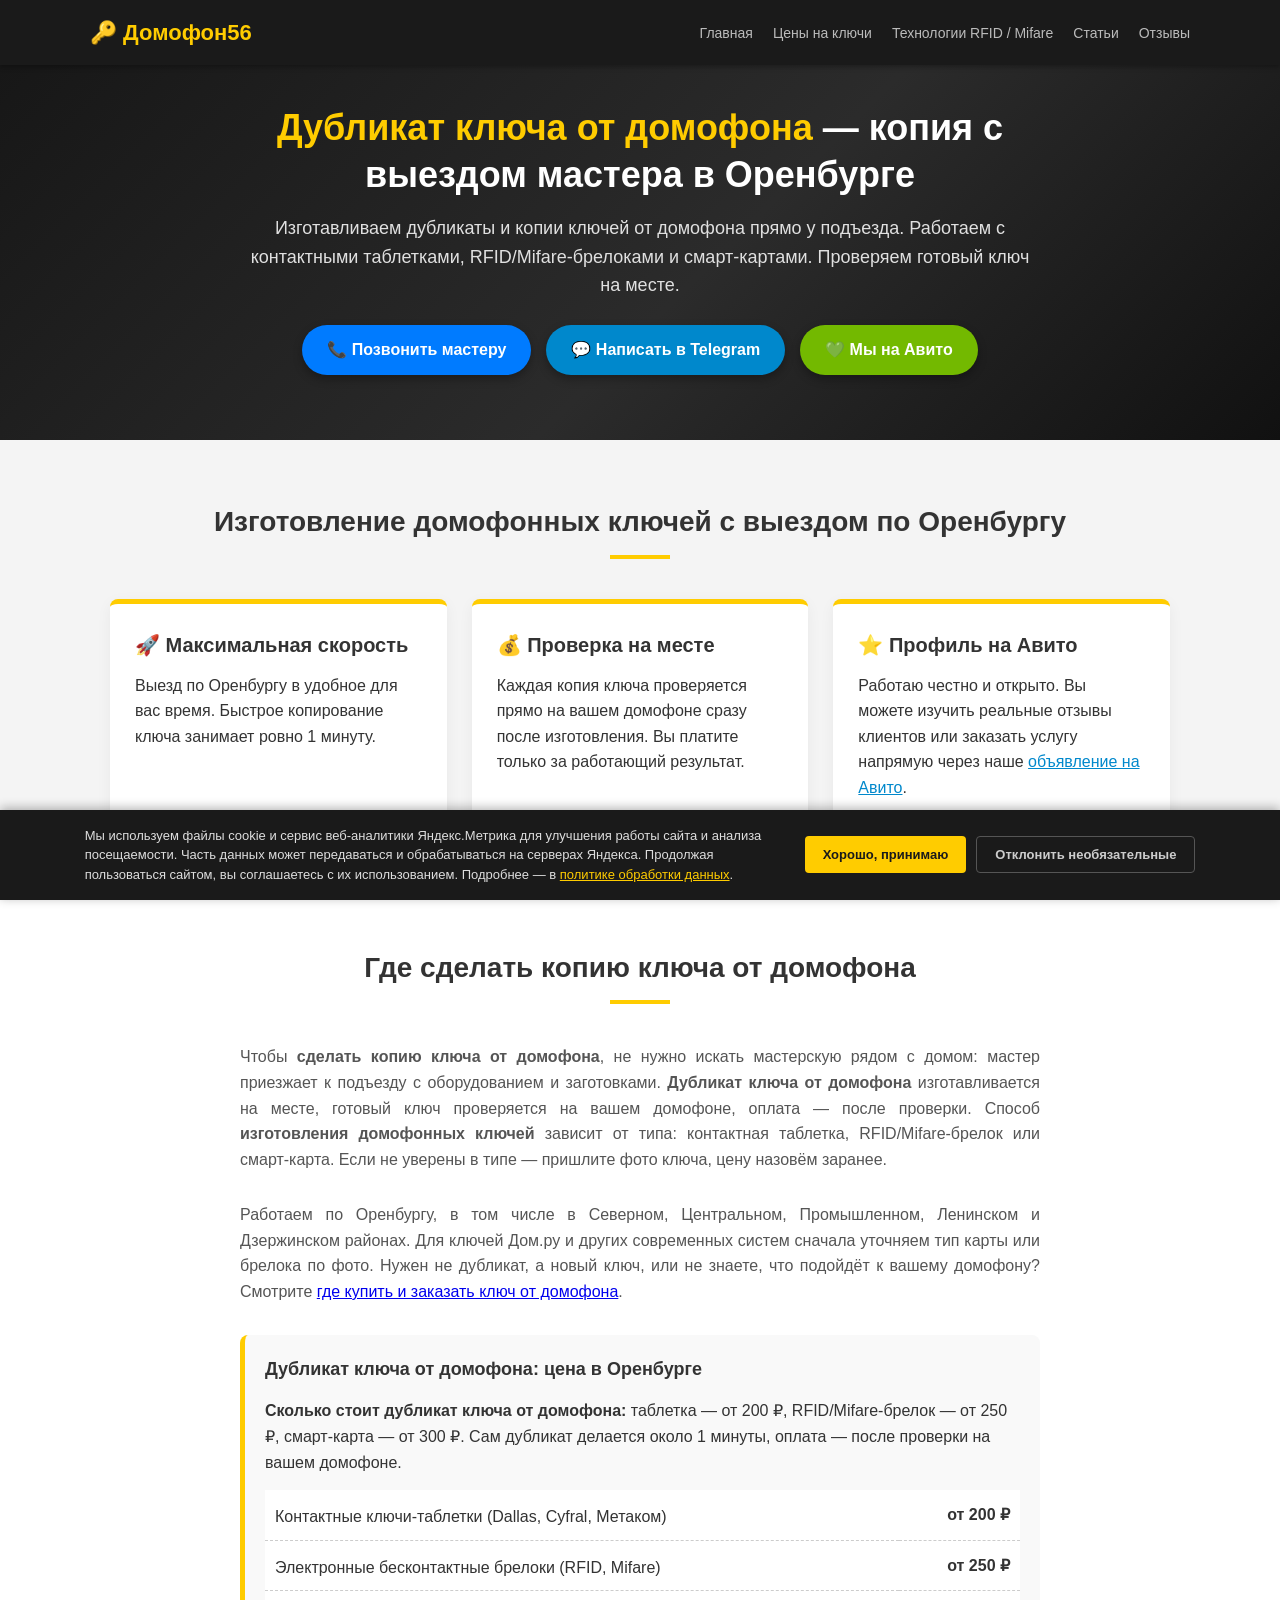
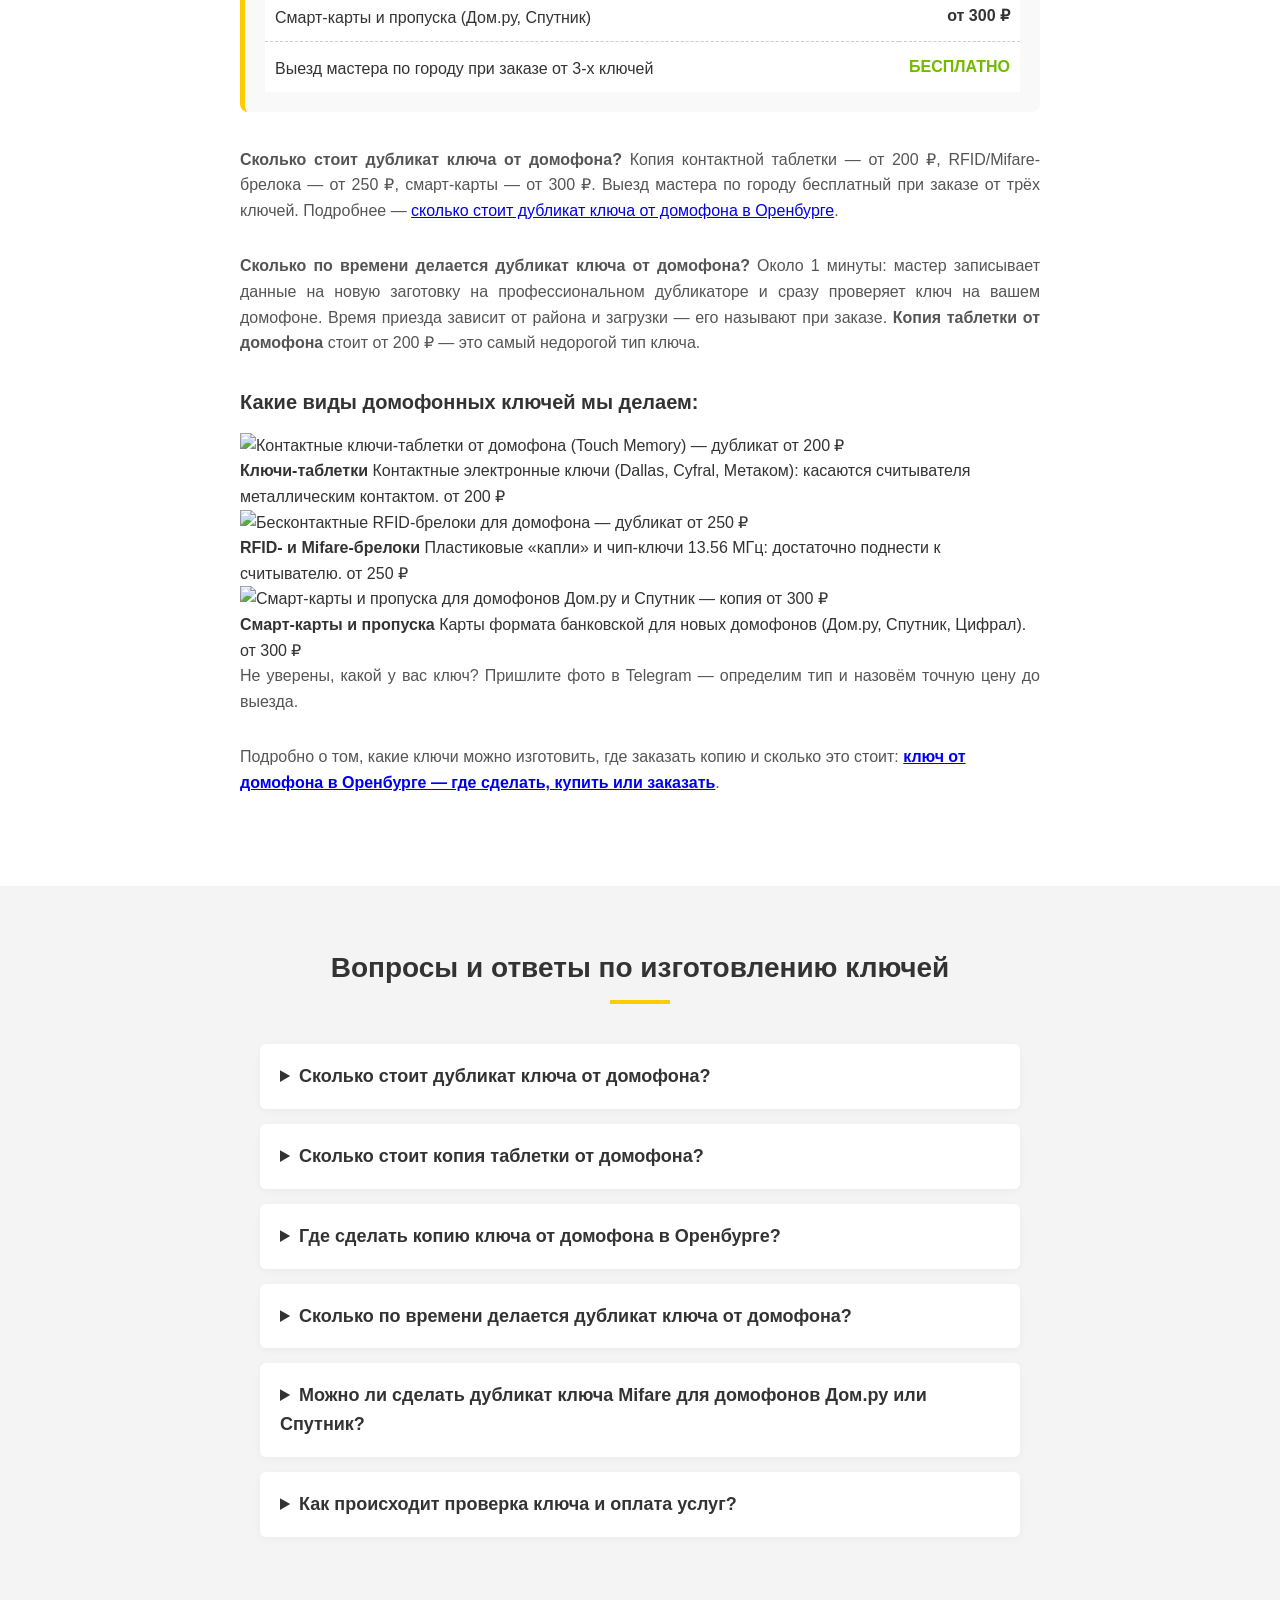
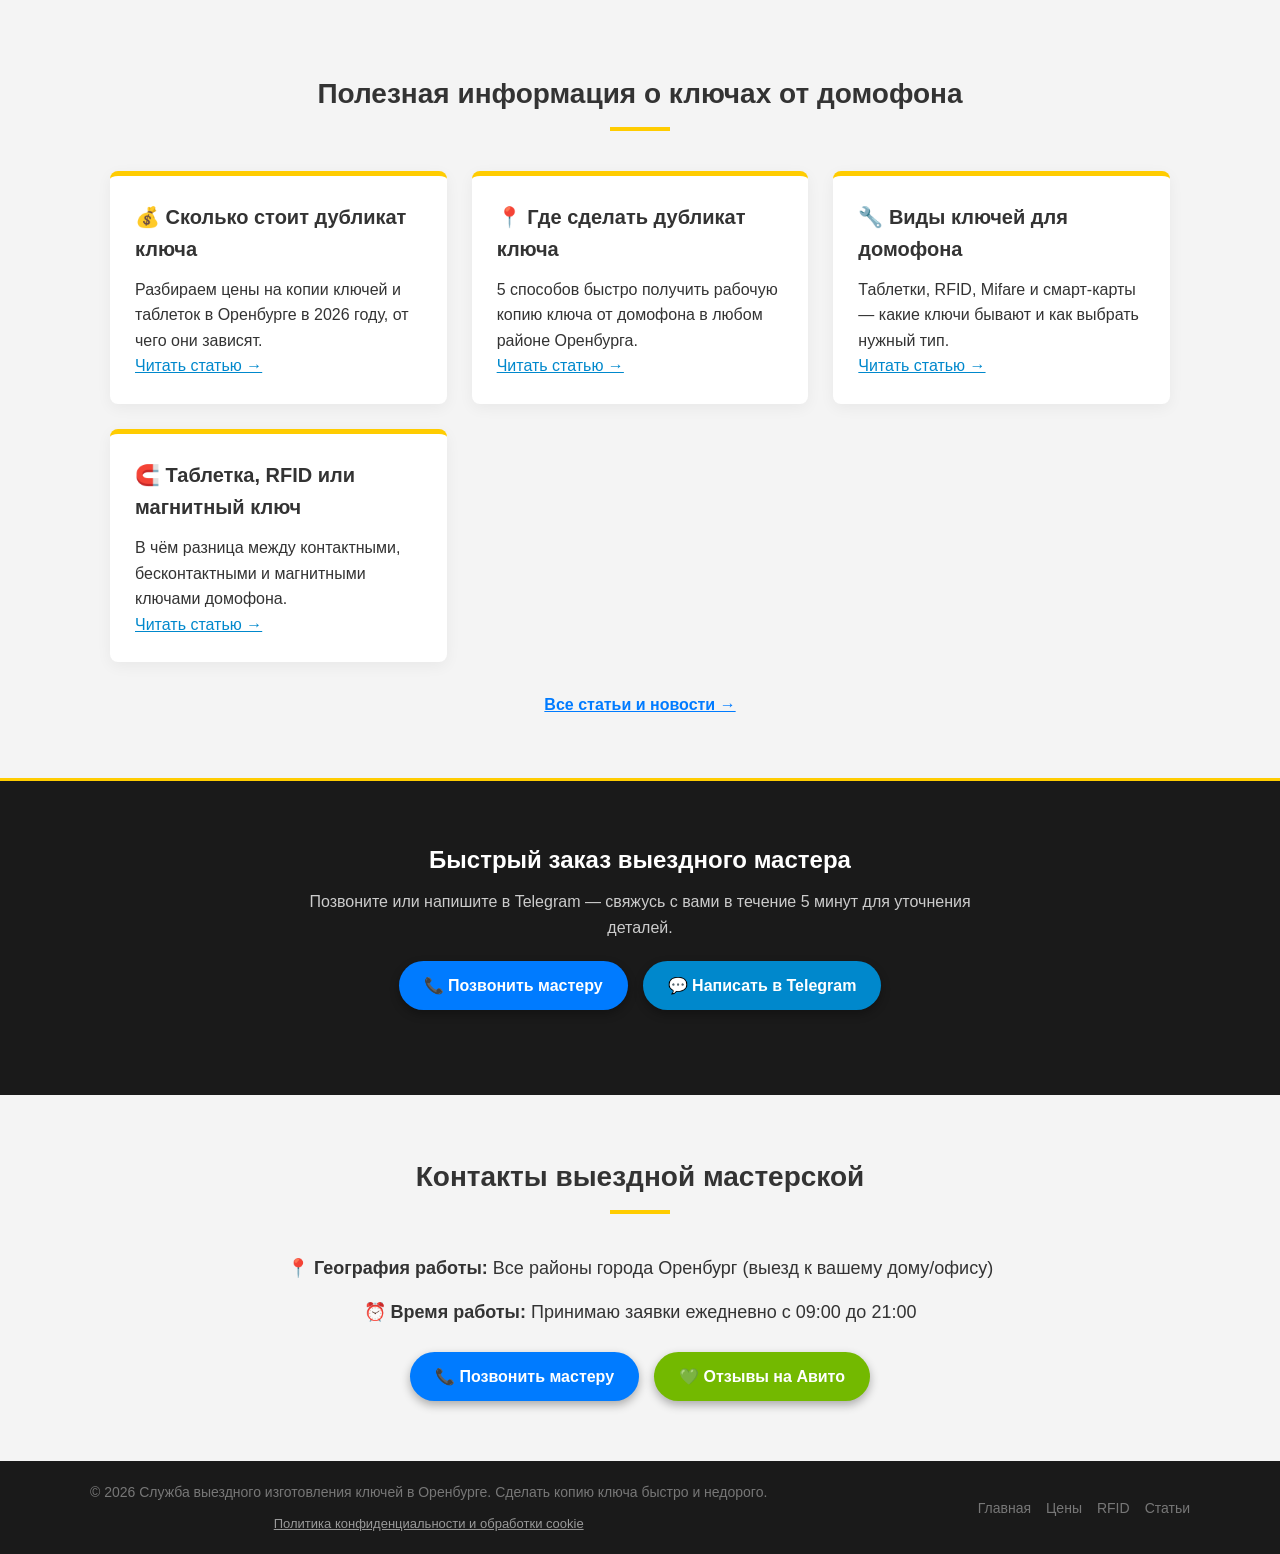
==== commit 3c7ef8c7: "Add files via upload" ====
--- a/index.html
+++ b/index.html
@@ -4,8 +4,8 @@
     <meta charset="UTF-8">
     <meta name="viewport" content="width=device-width, initial-scale=1.0">
     
-    <title>Дубликат ключа от домофона — копия за 1 минуту, от 200 ₽ | Оренбург</title>
-    <meta name="description" content="Дубликат и копия ключа от домофона с выездом мастера: таблетки, RFID, Mifare, карты Дом.ру. Цена от 200 ₽, проверка на вашем домофоне, оплата после. Оренбург.">
+    <title>Дубликат ключа от домофона: цена от 200 ₽, копия за 1 минуту | Оренбург</title>
+    <meta name="description" content="Сколько стоит дубликат ключа от домофона: таблетка от 200 ₽, RFID/Mifare-брелок от 250 ₽, карта от 300 ₽. Копия делается около 1 минуты, проверка на вашем домофоне, оплата после. Оренбург.">
     <meta name="robots" content="index, follow, max-image-preview:large">
     <link rel="canonical" href="https://domofon56.ru/">
 
@@ -15,8 +15,12 @@
     <meta property="og:title" content="Дубликат ключа от домофона — копия с выездом в Оренбурге">
     <meta property="og:description" content="Изготовление и дубликаты ключей от домофона с выездом мастера. Таблетки, RFID, Mifare и карты. Цена от 200 ₽, проверка на месте.">
     <meta property="og:url" content="https://domofon56.ru/">
-    <meta property="og:image" content="https://domofon56.ru/favicon.png">
-    <meta name="twitter:card" content="summary">
+    <meta property="og:image" content="https://domofon56.ru/images/og-domofon56.jpg">
+    <meta property="og:image:width" content="1200">
+    <meta property="og:image:height" content="630">
+    <meta property="og:image:alt" content="Дубликат ключа от домофона в Оренбурге: RFID-брелоки и ключи-таблетки">
+    <meta name="twitter:card" content="summary_large_image">
+    <meta name="twitter:image" content="https://domofon56.ru/images/og-domofon56.jpg">
     <meta name="twitter:title" content="Дубликат ключа от домофона — копия с выездом в Оренбурге">
     <meta name="twitter:description" content="Изготовление дубликатов ключей для домофона в Оренбурге за 1 минуту. Срочный выезд мастера, проверка на месте.">
 
@@ -53,7 +57,12 @@
   "name": "Домофон56",
   "description": "Изготовление, копирование и дубликаты ключей от домофона с выездом по Оренбургу.",
   "url": "https://domofon56.ru/",
-  "image": "https://domofon56.ru/favicon.png",
+  "image": [
+    "https://domofon56.ru/images/og-domofon56.jpg",
+    "https://domofon56.ru/images/klyuch-tabletka-domofon.webp",
+    "https://domofon56.ru/images/rfid-brelok-domofon.webp",
+    "https://domofon56.ru/images/smart-karta-domofon.webp"
+  ],
   "telephone": "+7 950 189-64-91",
   "priceRange": "от 200 ₽",
   "address": {
@@ -96,7 +105,8 @@
         "price": "200",
         "itemOffered": {
           "@type": "Service",
-          "name": "Дубликат контактного ключа-таблетки"
+          "name": "Дубликат контактного ключа-таблетки",
+          "image": "https://domofon56.ru/images/klyuch-tabletka-domofon.webp"
         }
       },
       {
@@ -105,7 +115,8 @@
         "price": "250",
         "itemOffered": {
           "@type": "Service",
-          "name": "Дубликат RFID/Mifare-брелока"
+          "name": "Дубликат RFID/Mifare-брелока",
+          "image": "https://domofon56.ru/images/rfid-brelok-domofon.webp"
         }
       },
       {
@@ -114,7 +125,8 @@
         "price": "300",
         "itemOffered": {
           "@type": "Service",
-          "name": "Копия смарт-карты"
+          "name": "Копия смарт-карты",
+          "image": "https://domofon56.ru/images/smart-karta-domofon.webp"
         }
       }
     ]
@@ -151,6 +163,14 @@
     },
     {
       "@type": "Question",
+      "name": "Сколько стоит копия таблетки от домофона?",
+      "acceptedAnswer": {
+        "@type": "Answer",
+        "text": "Дубликат контактного ключа-таблетки (Dallas, Cyfral, Метаком) стоит от 200 ₽. Цену называем заранее по фото ключа, оплата — после проверки на вашем домофоне."
+      }
+    },
+    {
+      "@type": "Question",
       "name": "Где сделать копию ключа от домофона в Оренбурге?",
       "acceptedAnswer": {
         "@type": "Answer",
@@ -159,10 +179,10 @@
     },
     {
       "@type": "Question",
-      "name": "Сколько времени занимает копирование ключа от подъезда?",
+      "name": "Сколько по времени делается дубликат ключа от домофона?",
       "acceptedAnswer": {
         "@type": "Answer",
-        "text": "Программирование нового чипа или таблетки на профессиональном дубликаторе занимает около 1 минуты. Мастер приезжает со всем необходимым оборудованием и заготовками, поэтому вся процедура от звонка до проверки готового дубликата проходит быстро прямо у подъезда."
+        "text": "Сам дубликат делается около 1 минуты: мастер записывает данные на новую заготовку на профессиональном дубликаторе прямо у подъезда и сразу проверяет ключ на вашем домофоне. Время приезда мастера зависит от района и загрузки, его называют при заказе."
       }
     },
     {
@@ -262,6 +282,7 @@
 
             <div class="price-block" style="margin-bottom: 35px; background: #f9f9f9; padding: 20px; border-radius: 8px; border-left: 5px solid var(--primary-color);">
                 <h3 style="margin-bottom: 15px; font-size: 18px;">Дубликат ключа от домофона: цена в Оренбурге</h3>
+                <p class="answer-lead"><strong>Сколько стоит дубликат ключа от домофона:</strong> таблетка — от 200 ₽, RFID/Mifare-брелок — от 250 ₽, смарт-карта — от 300 ₽. Сам дубликат делается около 1 минуты, оплата — после проверки на вашем домофоне.</p>
                 <table class="price-table">
                     <tr>
                         <td>Контактные ключи-таблетки (Dallas, Cyfral, Метаком)</td>
@@ -288,12 +309,43 @@
                 <a href="/blog/skolko-stoit-dublikat-klyucha-domofona.html">сколько стоит дубликат ключа от домофона в Оренбурге</a>.
             </p>
 
+            <p class="seo-text">
+                <strong>Сколько по времени делается дубликат ключа от домофона?</strong> Около 1 минуты: мастер записывает данные на новую заготовку
+                на профессиональном дубликаторе и сразу проверяет ключ на вашем домофоне. Время приезда зависит от района и загрузки — его называют при заказе.
+                <strong>Копия таблетки от домофона</strong> стоит от 200 ₽ — это самый недорогой тип ключа.
+            </p>
+
             <h3 id="technologies" style="margin-bottom: 15px; font-size: 20px; scroll-margin-top: 90px;">Какие виды домофонных ключей мы делаем:</h3>
-            <ul class="key-list">
-                <li><strong>Контактные электронные ключи</strong> (стандартные «таблетки», «лузы» для домофонов Cyfral, Dallas, Метаком)</li>
-                <li><strong>Бесконтактные RFID-брелоки</strong> (пластиковые капли, чип-ключи, защищенные метки Mifare 13.56 МГц)</li>
-                <li><strong>Современные смарт-карты</strong> (копии карт и пропусков для новых домофонов Дом.ру, Спутник, Цифрал)</li>
-            </ul>
+            <div class="key-gallery">
+                <figure>
+                    <img src="/images/klyuch-tabletka-domofon.webp" width="447" height="447" loading="lazy" decoding="async"
+                         alt="Контактные ключи-таблетки от домофона (Touch Memory) — дубликат от 200 ₽">
+                    <figcaption>
+                        <strong>Ключи-таблетки</strong>
+                        Контактные электронные ключи (Dallas, Cyfral, Метаком): касаются считывателя металлическим контактом.
+                        <span class="key-price">от 200 ₽</span>
+                    </figcaption>
+                </figure>
+                <figure>
+                    <img src="/images/rfid-brelok-domofon.webp" width="720" height="711" loading="lazy" decoding="async"
+                         alt="Бесконтактные RFID-брелоки для домофона — дубликат от 250 ₽">
+                    <figcaption>
+                        <strong>RFID- и Mifare-брелоки</strong>
+                        Пластиковые «капли» и чип-ключи 13.56 МГц: достаточно поднести к считывателю.
+                        <span class="key-price">от 250 ₽</span>
+                    </figcaption>
+                </figure>
+                <figure>
+                    <img src="/images/smart-karta-domofon.webp" width="640" height="640" loading="lazy" decoding="async"
+                         alt="Смарт-карты и пропуска для домофонов Дом.ру и Спутник — копия от 300 ₽">
+                    <figcaption>
+                        <strong>Смарт-карты и пропуска</strong>
+                        Карты формата банковской для новых домофонов (Дом.ру, Спутник, Цифрал).
+                        <span class="key-price">от 300 ₽</span>
+                    </figcaption>
+                </figure>
+            </div>
+            <p class="seo-text">Не уверены, какой у вас ключ? Пришлите фото в Telegram — определим тип и назовём точную цену до выезда.</p>
             <p class="seo-text service-more">
                 Подробно о том, какие ключи можно изготовить, где заказать копию и сколько это стоит:
                 <a href="/klyuch-ot-domofona.html">ключ от домофона в Оренбурге — где сделать, купить или заказать</a>.
@@ -312,6 +364,13 @@
         </details>
 
         <details class="faq-item">
+            <summary>Сколько стоит копия таблетки от домофона?</summary>
+            <div class="faq-content">
+                <p>Дубликат контактного ключа-таблетки (Dallas, Cyfral, Метаком) стоит от 200 ₽. Цену называем заранее по фото ключа, оплата — после проверки на вашем домофоне.</p>
+            </div>
+        </details>
+
+        <details class="faq-item">
             <summary>Где сделать копию ключа от домофона в Оренбурге?</summary>
             <div class="faq-content">
                 <p>Можно не ехать в мастерскую: выездной мастер приезжает к вашему подъезду, делает дубликат на месте и проверяет его на домофоне. Работаем ежедневно с 09:00 до 21:00 во всех районах города.</p>
@@ -319,9 +378,9 @@
         </details>
 
         <details class="faq-item">
-            <summary>Сколько времени занимает копирование ключа от подъезда?</summary>
+            <summary>Сколько по времени делается дубликат ключа от домофона?</summary>
             <div class="faq-content">
-                <p>Сам процесс программирования нового чипа или таблетки на профессиональном дубликаторе занимает ровно 1 минуту. Мастер приезжает со всем необходимым оборудованием и заготовками, поэтому вся процедура от звонка до проверки готового дубликата проходит максимально оперативно прямо у вашего подъезда в Оренбурге.</p>
+                <p>Сам дубликат делается около 1 минуты: мастер записывает данные на новую заготовку на профессиональном дубликаторе прямо у подъезда и сразу проверяет ключ на вашем домофоне. Время приезда мастера зависит от района и загрузки, его называют при заказе.</p>
             </div>
         </details>
 
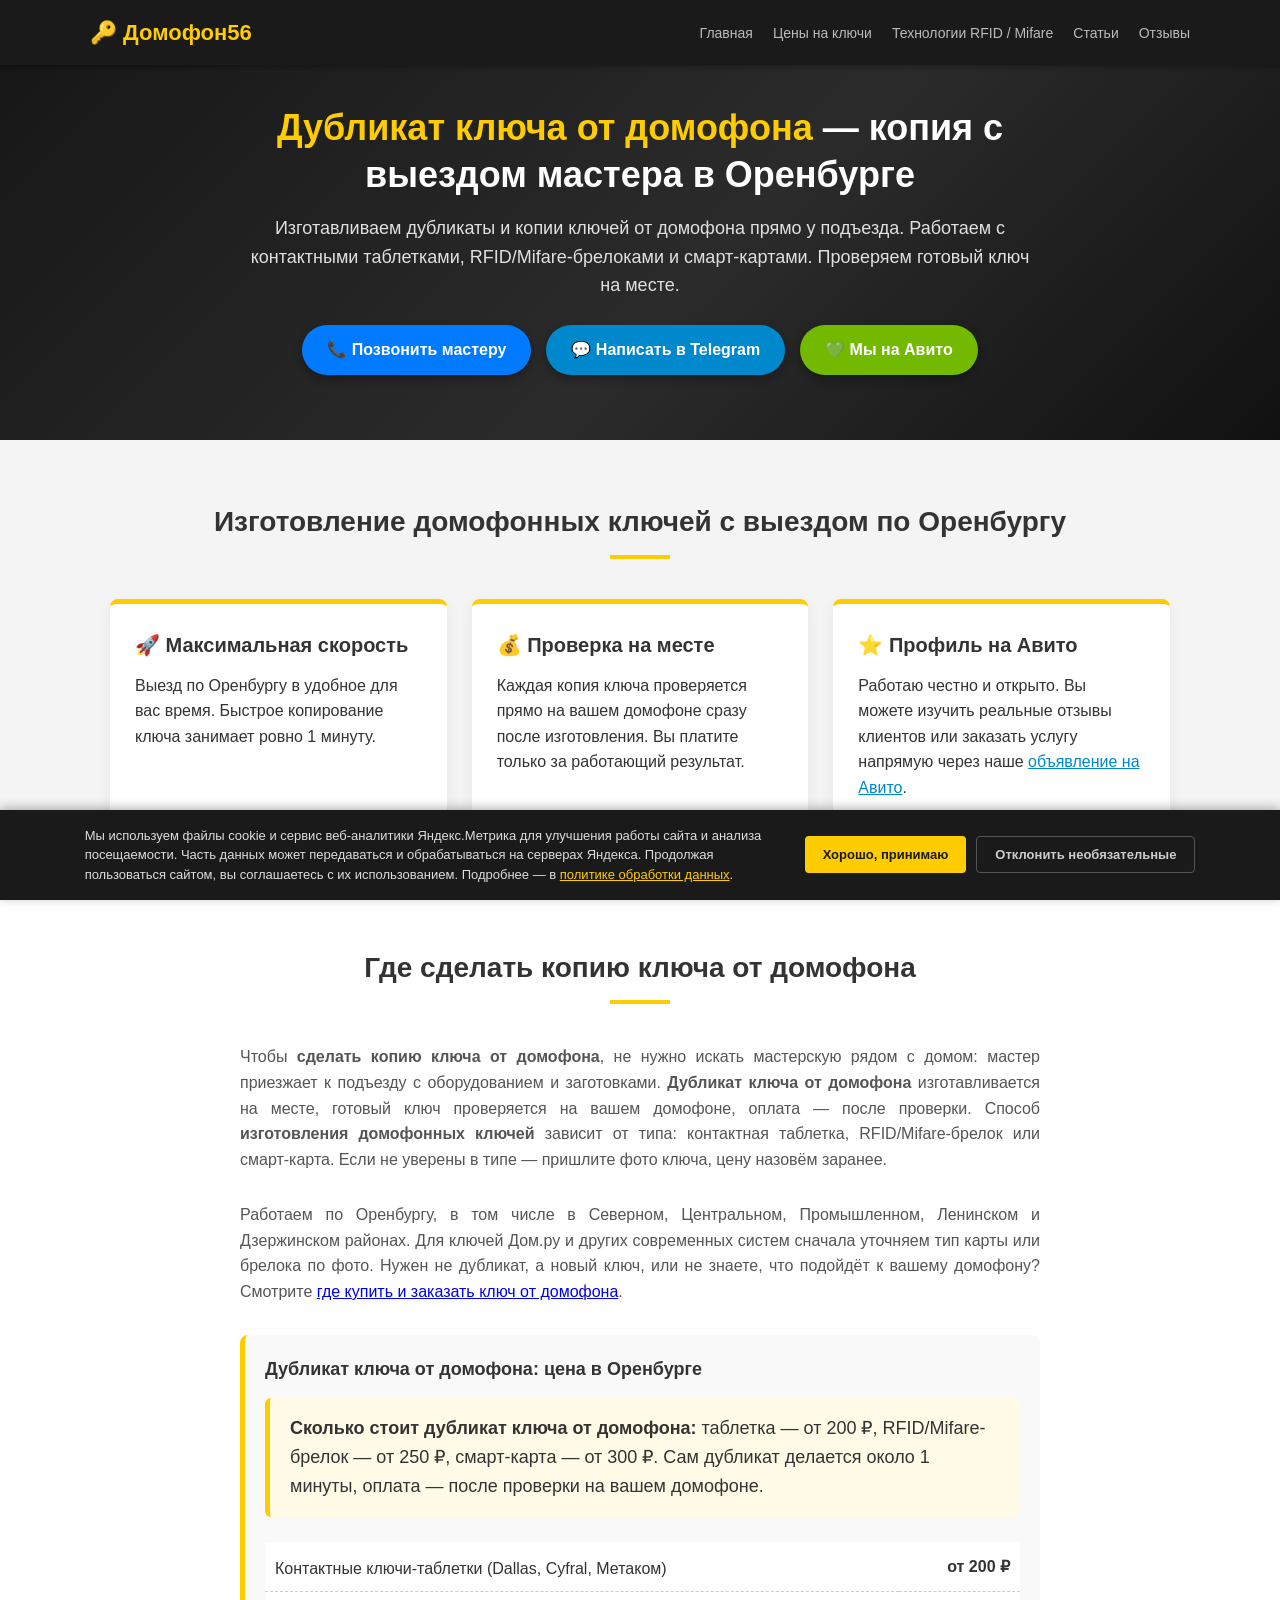
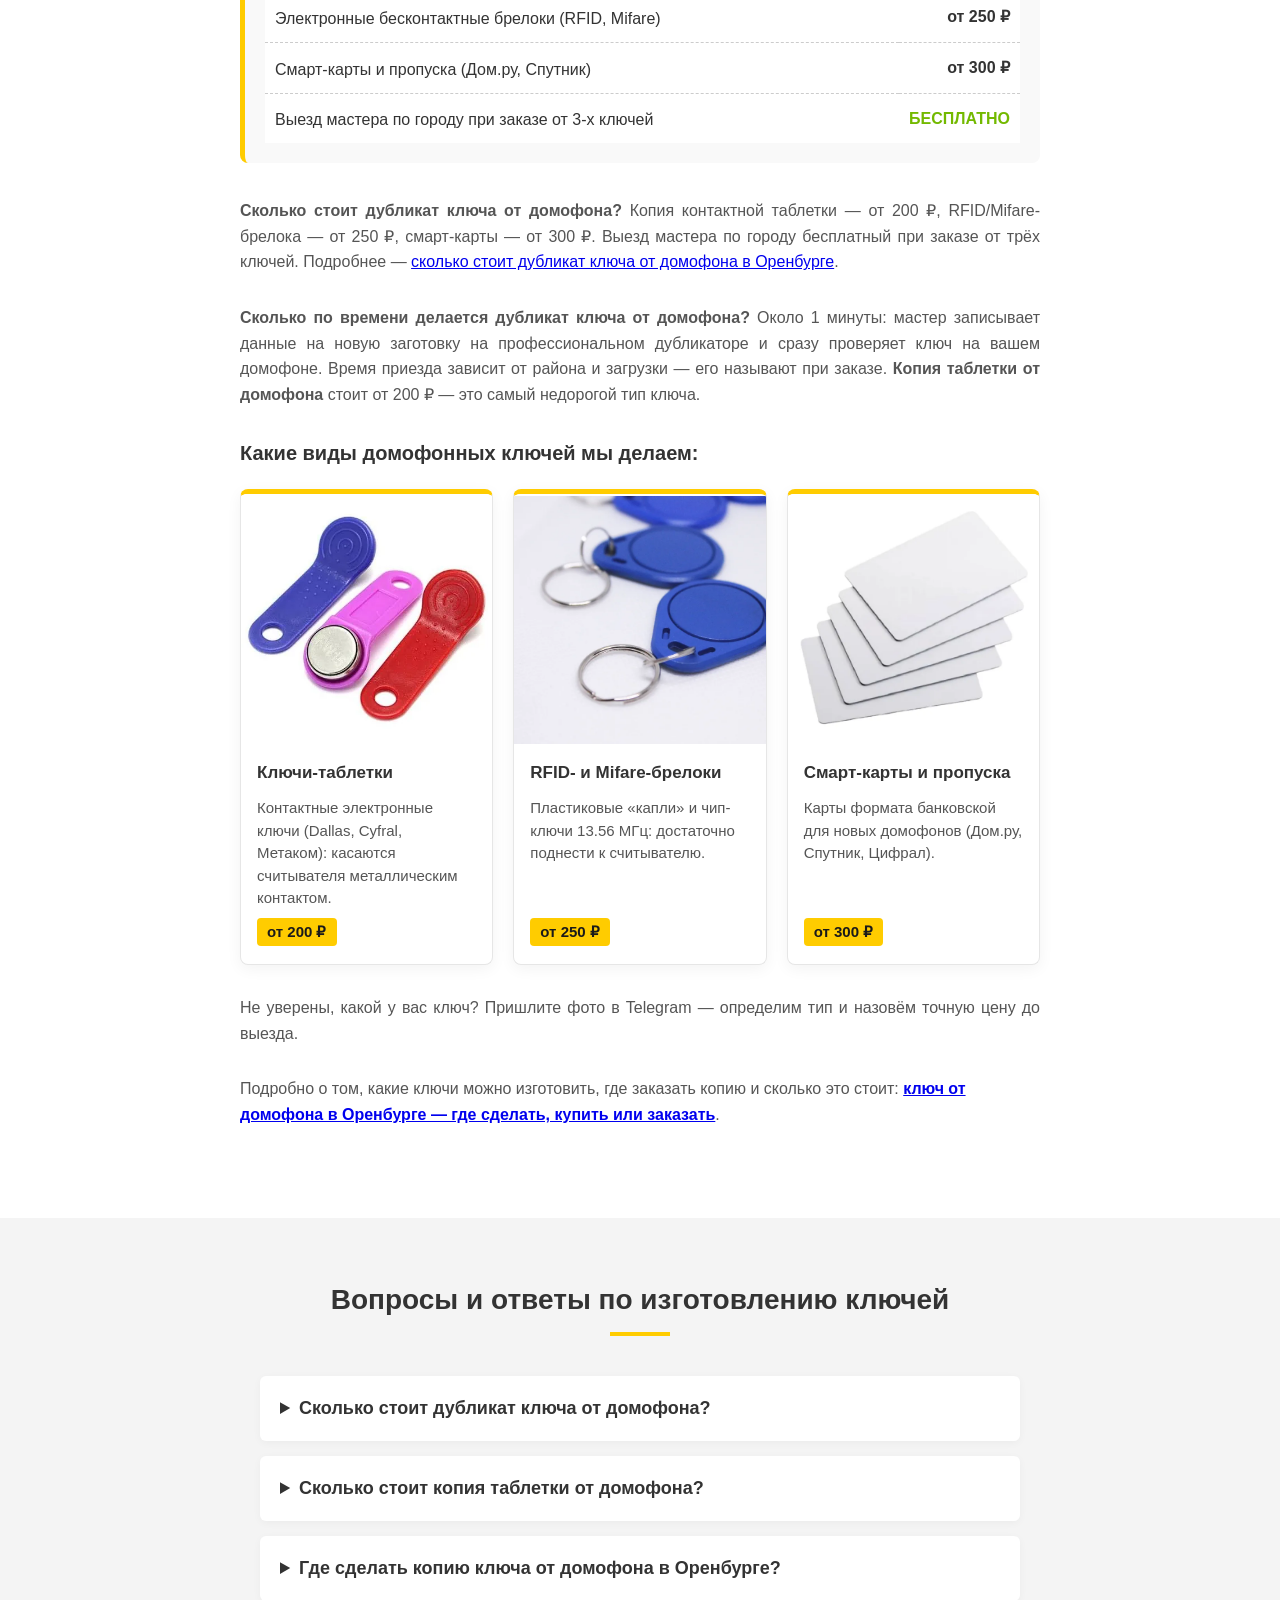
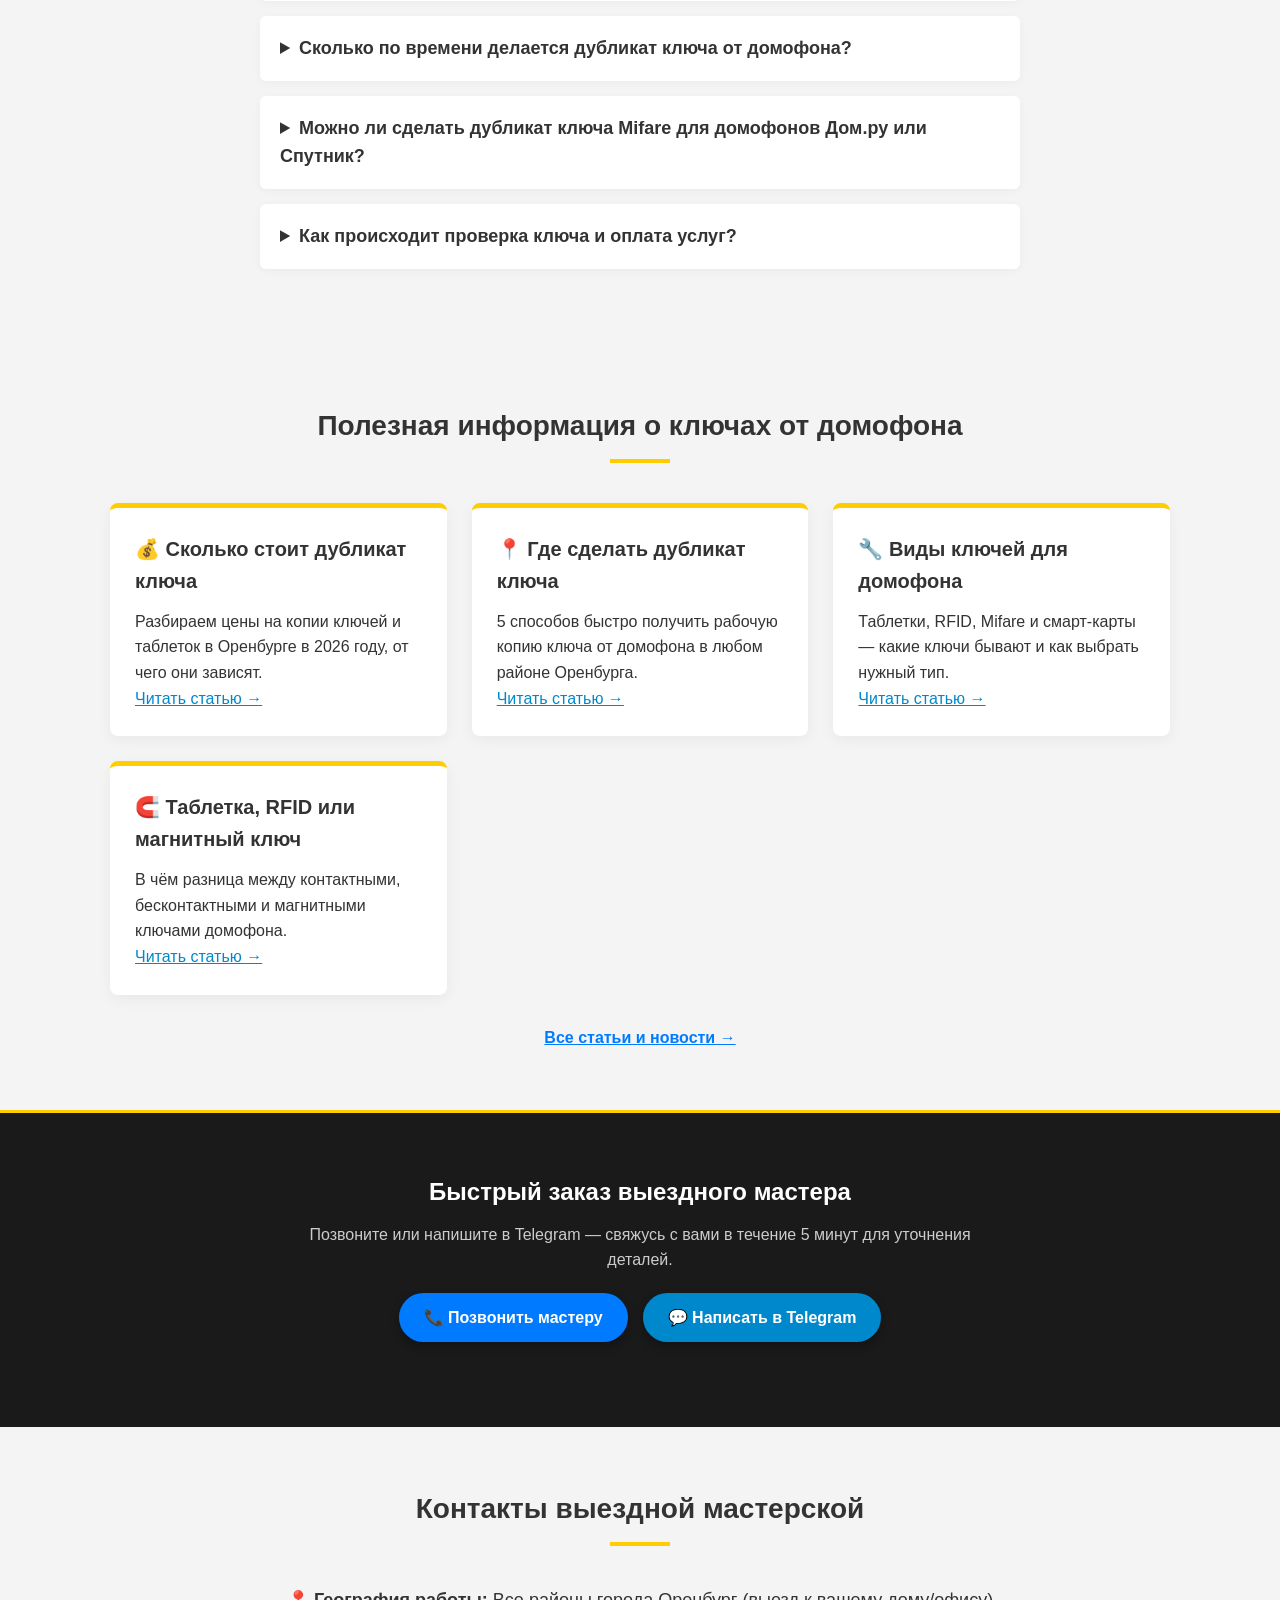
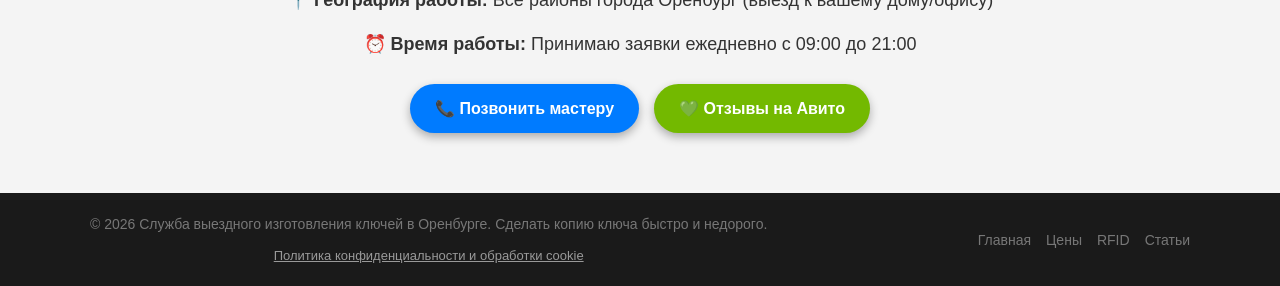
==== commit 06f91a4c: "Add files via upload" ====
--- a/index.html
+++ b/index.html
@@ -205,7 +205,7 @@
 }
     </script>
 
-    <link rel="stylesheet" href="/assets/style.css">
+    <link rel="stylesheet" href="/assets/style.css?v=20261006">
 </head>
 <body id="top"> 
     <header>
@@ -318,7 +318,7 @@
             <h3 id="technologies" style="margin-bottom: 15px; font-size: 20px; scroll-margin-top: 90px;">Какие виды домофонных ключей мы делаем:</h3>
             <div class="key-gallery">
                 <figure>
-                    <img src="/images/klyuch-tabletka-domofon.webp" width="447" height="447" loading="lazy" decoding="async"
+                    <img src="/images/klyuch-tabletka-domofon.webp" style="display:block;width:100%;height:auto;max-width:100%" width="447" height="447" loading="lazy" decoding="async"
                          alt="Контактные ключи-таблетки от домофона (Touch Memory) — дубликат от 200 ₽">
                     <figcaption>
                         <strong>Ключи-таблетки</strong>
@@ -327,7 +327,7 @@
                     </figcaption>
                 </figure>
                 <figure>
-                    <img src="/images/rfid-brelok-domofon.webp" width="720" height="711" loading="lazy" decoding="async"
+                    <img src="/images/rfid-brelok-domofon.webp" style="display:block;width:100%;height:auto;max-width:100%" width="720" height="711" loading="lazy" decoding="async"
                          alt="Бесконтактные RFID-брелоки для домофона — дубликат от 250 ₽">
                     <figcaption>
                         <strong>RFID- и Mifare-брелоки</strong>
@@ -336,7 +336,7 @@
                     </figcaption>
                 </figure>
                 <figure>
-                    <img src="/images/smart-karta-domofon.webp" width="640" height="640" loading="lazy" decoding="async"
+                    <img src="/images/smart-karta-domofon.webp" style="display:block;width:100%;height:auto;max-width:100%" width="640" height="640" loading="lazy" decoding="async"
                          alt="Смарт-карты и пропуска для домофонов Дом.ру и Спутник — копия от 300 ₽">
                     <figcaption>
                         <strong>Смарт-карты и пропуска</strong>
--- a/assets/style.css
+++ b/assets/style.css
@@ -545,3 +545,107 @@
 .service-more a {
     font-weight: 600;
 }
+
+
+        /* ===== Изображения ключей (фото типов ключей, статьи) ===== */
+        .key-gallery {
+            display: grid;
+            grid-template-columns: repeat(auto-fit, minmax(220px, 1fr));
+            gap: 20px;
+            margin: 20px 0 30px;
+        }
+
+        .key-gallery figure {
+            background: #fff;
+            border: 1px solid #e6e6e6;
+            border-top: 5px solid var(--primary-color);
+            border-radius: 8px;
+            overflow: hidden;
+            box-shadow: 0 4px 15px rgba(0,0,0,0.05);
+            display: flex;
+            flex-direction: column;
+        }
+
+        .key-gallery img,
+        .article-figure img,
+        .card-photo img {
+            display: block;
+            width: 100%;
+            height: auto;
+            background: #f4f4f4;
+        }
+
+        .key-gallery figure img {
+            aspect-ratio: 1 / 1;
+            object-fit: contain;
+            background: #fff;
+        }
+
+        .key-gallery figcaption {
+            flex: 1;
+            display: flex;
+            flex-direction: column;
+            align-items: flex-start;
+            gap: 8px;
+            padding: 14px 16px 18px;
+            font-size: 15px;
+            color: #555;
+            line-height: 1.5;
+        }
+
+        .key-gallery figcaption strong {
+            display: block;
+            font-size: 17px;
+            color: var(--text-color);
+            margin-bottom: 4px;
+        }
+
+        .key-gallery .key-price {
+            display: inline-block;
+            margin-top: auto;
+            padding: 3px 10px;
+            background: var(--primary-color);
+            color: var(--dark-color);
+            font-weight: 700;
+            border-radius: 4px;
+        }
+
+        .article-figure {
+            max-width: 380px;
+            margin: 10px auto 25px;
+            border: 1px solid #e6e6e6;
+            border-radius: 8px;
+            overflow: hidden;
+            background: #fff;
+        }
+
+        .article-figure figcaption {
+            padding: 10px 14px;
+            font-size: 14px;
+            color: #777;
+            text-align: center;
+        }
+
+        .card-photo {
+            margin: -25px -25px 18px;
+            overflow: hidden;
+            border-radius: 8px 8px 0 0;
+        }
+
+        .answer-lead {
+            font-size: 18px;
+            color: var(--text-color);
+            background: #fffbe6;
+            border-left: 5px solid var(--primary-color);
+            padding: 16px 20px;
+            border-radius: 6px;
+            margin-bottom: 25px;
+            line-height: 1.6;
+        }
+
+        /* Фото в карточках: ограниченная высота, без обрезки ключей */
+        .card-photo img {
+            aspect-ratio: 4 / 3;
+            object-fit: contain;
+            background: #fff;
+        }
